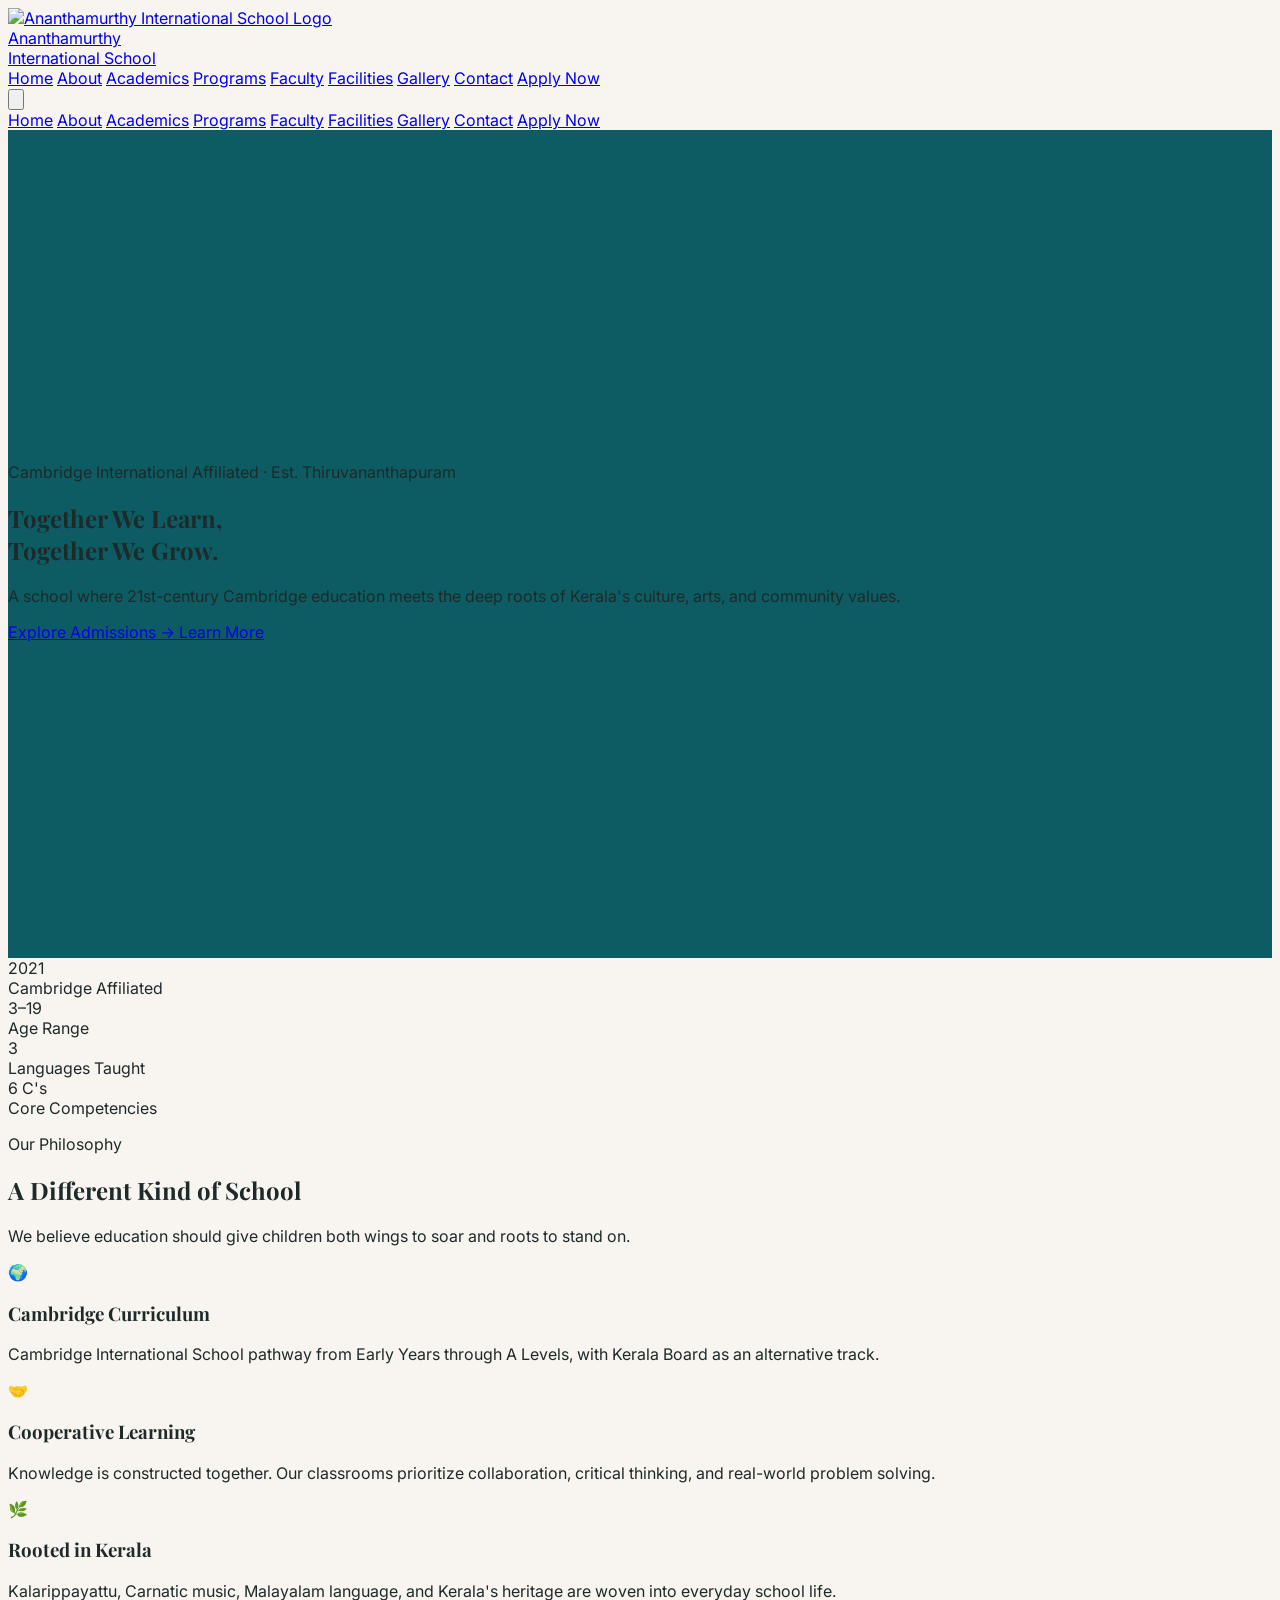
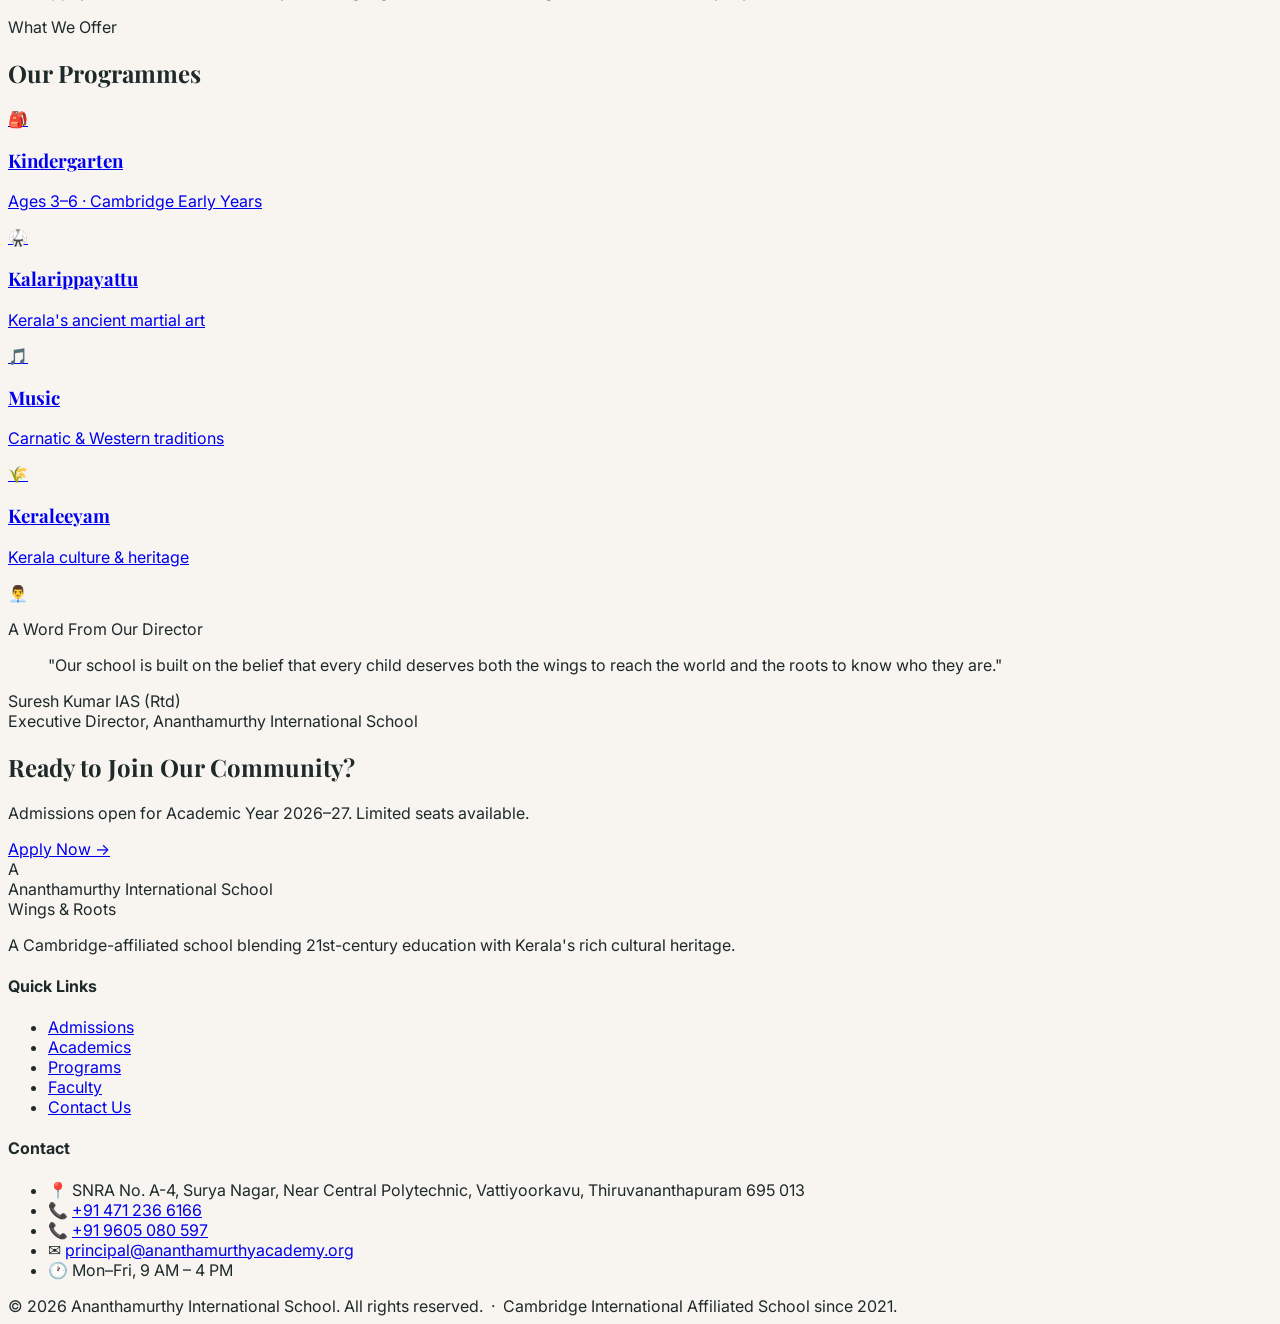
==== index.html @ 5019efb7 "Initial commit: full school website" ====
<!DOCTYPE html>
<html lang="en">
<head>
  <meta charset="UTF-8" />
  <meta name="viewport" content="width=device-width, initial-scale=1.0" />
  <title>Ananthamurthy International School — Wings &amp; Roots</title>
  <meta name="description" content="A Cambridge-affiliated school in Thiruvananthapuram blending 21st-century education with Kerala's cultural heritage." />
  <script src="https://cdn.tailwindcss.com"></script>
  <link rel="stylesheet" href="assets/css/style.css" />
</head>
<body class="bg-stone-50">

  <!-- Navbar (injected by components.js) -->
  <div id="navbar-placeholder"></div>

  <!-- ===== HERO SECTION ===== -->
  <section class="hero-section" style="background-image: url('https://ananthamurthyacademy.org/images/banner-01.jpg');">
    <div class="hero-overlay"></div>
    <div class="hero-content max-w-6xl mx-auto px-6 py-20 text-white">
      <p class="text-yellow-400 font-semibold text-sm uppercase tracking-widest mb-4">
        Cambridge International Affiliated · Est. Thiruvananthapuram
      </p>
      <h1 class="text-4xl md:text-6xl font-bold leading-tight mb-6 max-w-3xl">
        Together We Learn,<br/>Together We Grow.
      </h1>
      <p class="text-lg md:text-xl text-teal-100 max-w-2xl mb-10 leading-relaxed">
        A school where 21st-century Cambridge education meets the deep roots of Kerala's
        culture, arts, and community values.
      </p>
      <div class="flex flex-col sm:flex-row gap-4">
        <a href="admissions.html"
           class="bg-yellow-500 hover:bg-yellow-400 text-teal-900 font-bold px-8 py-4 rounded-full text-center transition-colors text-sm">
          Explore Admissions →
        </a>
        <a href="about.html"
           class="border-2 border-white hover:bg-white hover:text-teal-900 text-white font-semibold px-8 py-4 rounded-full text-center transition-colors text-sm">
          Learn More
        </a>
      </div>
    </div>
  </section>

  <!-- ===== STATS BAR ===== -->
  <section class="bg-teal-800 text-white py-8">
    <div class="max-w-6xl mx-auto px-4 grid grid-cols-2 md:grid-cols-4 gap-6 text-center">
      <div>
        <div class="text-3xl font-bold text-yellow-400">2021</div>
        <div class="text-sm text-teal-200 mt-1">Cambridge Affiliated</div>
      </div>
      <div>
        <div class="text-3xl font-bold text-yellow-400">3–19</div>
        <div class="text-sm text-teal-200 mt-1">Age Range</div>
      </div>
      <div>
        <div class="text-3xl font-bold text-yellow-400">3</div>
        <div class="text-sm text-teal-200 mt-1">Languages Taught</div>
      </div>
      <div>
        <div class="text-3xl font-bold text-yellow-400">6 C's</div>
        <div class="text-sm text-teal-200 mt-1">Core Competencies</div>
      </div>
    </div>
  </section>

  <!-- ===== WHY ANANTHAMURTHY ===== -->
  <section class="py-20">
    <div class="max-w-6xl mx-auto px-4">
      <div class="text-center mb-12">
        <p class="text-yellow-600 font-semibold text-sm uppercase tracking-widest mb-2">Our Philosophy</p>
        <h2 class="text-3xl md:text-4xl font-bold text-teal-900">A Different Kind of School</h2>
        <p class="mt-4 text-gray-600 max-w-2xl mx-auto">
          We believe education should give children both wings to soar and roots to stand on.
        </p>
      </div>
      <div class="grid grid-cols-1 md:grid-cols-3 gap-8">
        <!-- Card 1 -->
        <div class="bg-white rounded-2xl p-8 shadow-sm border border-teal-50 hover:shadow-md transition-shadow">
          <div class="text-4xl mb-4">🌍</div>
          <h3 class="text-xl font-bold text-teal-900 mb-3">Cambridge Curriculum</h3>
          <p class="text-gray-600 leading-relaxed">
            Cambridge International School pathway from Early Years through A Levels, with Kerala Board as an alternative track.
          </p>
        </div>
        <!-- Card 2 -->
        <div class="bg-white rounded-2xl p-8 shadow-sm border border-teal-50 hover:shadow-md transition-shadow">
          <div class="text-4xl mb-4">🤝</div>
          <h3 class="text-xl font-bold text-teal-900 mb-3">Cooperative Learning</h3>
          <p class="text-gray-600 leading-relaxed">
            Knowledge is constructed together. Our classrooms prioritize collaboration, critical thinking, and real-world problem solving.
          </p>
        </div>
        <!-- Card 3 -->
        <div class="bg-white rounded-2xl p-8 shadow-sm border border-teal-50 hover:shadow-md transition-shadow">
          <div class="text-4xl mb-4">🌿</div>
          <h3 class="text-xl font-bold text-teal-900 mb-3">Rooted in Kerala</h3>
          <p class="text-gray-600 leading-relaxed">
            Kalarippayattu, Carnatic music, Malayalam language, and Kerala's heritage are woven into everyday school life.
          </p>
        </div>
      </div>
    </div>
  </section>

  <!-- ===== PROGRAMS SNAPSHOT ===== -->
  <section class="py-20 bg-teal-50">
    <div class="max-w-6xl mx-auto px-4">
      <div class="text-center mb-12">
        <p class="text-yellow-600 font-semibold text-sm uppercase tracking-widest mb-2">What We Offer</p>
        <h2 class="text-3xl md:text-4xl font-bold text-teal-900">Our Programmes</h2>
      </div>
      <div class="grid grid-cols-1 sm:grid-cols-2 lg:grid-cols-4 gap-6">
        <a href="programs.html" class="group bg-white rounded-2xl overflow-hidden shadow-sm hover:shadow-lg transition-shadow">
          <div class="h-40 bg-teal-700 flex items-center justify-center text-6xl group-hover:scale-105 transition-transform">🎒</div>
          <div class="p-5">
            <h3 class="font-bold text-teal-900">Kindergarten</h3>
            <p class="text-sm text-gray-500 mt-1">Ages 3–6 · Cambridge Early Years</p>
          </div>
        </a>
        <a href="programs.html" class="group bg-white rounded-2xl overflow-hidden shadow-sm hover:shadow-lg transition-shadow">
          <div class="h-40 bg-amber-700 flex items-center justify-center text-6xl group-hover:scale-105 transition-transform">🥋</div>
          <div class="p-5">
            <h3 class="font-bold text-teal-900">Kalarippayattu</h3>
            <p class="text-sm text-gray-500 mt-1">Kerala's ancient martial art</p>
          </div>
        </a>
        <a href="programs.html" class="group bg-white rounded-2xl overflow-hidden shadow-sm hover:shadow-lg transition-shadow">
          <div class="h-40 bg-purple-700 flex items-center justify-center text-6xl group-hover:scale-105 transition-transform">🎵</div>
          <div class="p-5">
            <h3 class="font-bold text-teal-900">Music</h3>
            <p class="text-sm text-gray-500 mt-1">Carnatic &amp; Western traditions</p>
          </div>
        </a>
        <a href="programs.html" class="group bg-white rounded-2xl overflow-hidden shadow-sm hover:shadow-lg transition-shadow">
          <div class="h-40 bg-green-700 flex items-center justify-center text-6xl group-hover:scale-105 transition-transform">🌾</div>
          <div class="p-5">
            <h3 class="font-bold text-teal-900">Keraleeyam</h3>
            <p class="text-sm text-gray-500 mt-1">Kerala culture &amp; heritage</p>
          </div>
        </a>
      </div>
    </div>
  </section>

  <!-- ===== DIRECTOR'S MESSAGE ===== -->
  <section class="py-20">
    <div class="max-w-6xl mx-auto px-4">
      <div class="flex flex-col md:flex-row gap-12 items-center">
        <!-- Photo placeholder -->
        <div class="flex-shrink-0">
          <div class="w-48 h-48 rounded-full bg-teal-100 flex items-center justify-center text-7xl shadow-md">
            👨‍💼
          </div>
        </div>
        <!-- Quote -->
        <div>
          <p class="text-yellow-600 font-semibold text-sm uppercase tracking-widest mb-3">A Word From Our Director</p>
          <blockquote class="text-xl md:text-2xl text-teal-900 font-semibold leading-relaxed mb-6 italic">
            "Our school is built on the belief that every child deserves both the wings to reach
            the world and the roots to know who they are."
          </blockquote>
          <div class="font-bold text-teal-900">Suresh Kumar IAS (Rtd)</div>
          <div class="text-gray-500 text-sm">Executive Director, Ananthamurthy International School</div>
        </div>
      </div>
    </div>
  </section>

  <!-- ===== CTA STRIP ===== -->
  <section class="bg-yellow-500 py-16">
    <div class="max-w-6xl mx-auto px-4 text-center">
      <h2 class="text-3xl md:text-4xl font-bold text-teal-900 mb-4">
        Ready to Join Our Community?
      </h2>
      <p class="text-teal-800 mb-8 text-lg">
        Admissions open for Academic Year 2026–27. Limited seats available.
      </p>
      <a href="admissions.html"
         class="bg-teal-900 hover:bg-teal-800 text-white font-bold px-10 py-4 rounded-full inline-block transition-colors">
        Apply Now →
      </a>
    </div>
  </section>

  <!-- Footer (injected by components.js) -->
  <div id="footer-placeholder"></div>

  <script src="assets/js/components.js"></script>
</body>
</html>
---- assets/css/style.css ----
/* ============================================================
   style.css — Minimal custom CSS
   Tailwind handles 95% of styling. This file covers only
   things Tailwind can't do with utility classes alone.
   ============================================================ */

/* Import Google Fonts */
@import url('https://fonts.googleapis.com/css2?family=Playfair+Display:wght@600;700&family=Inter:wght@400;500;600;700&display=swap');

/* Apply fonts globally */
body {
  font-family: 'Inter', system-ui, sans-serif;
  background-color: #F8F5F0;
  color: #1E2A2A;
}

h1, h2, h3 {
  font-family: 'Playfair Display', Georgia, serif;
}

/* Hero section — full-viewport background image with overlay */
.hero-section {
  position: relative;
  min-height: 92vh;
  background-size: cover;
  background-position: center;
  background-color: #0D5C63; /* fallback if image doesn't load */
  display: flex;
  align-items: center;
}

.hero-overlay {
  position: absolute;
  inset: 0;
  background: linear-gradient(
    135deg,
    rgba(13, 92, 99, 0.88) 0%,
    rgba(13, 92, 99, 0.65) 100%
  );
}

.hero-content {
  position: relative;
  z-index: 10;
}

/* Gallery lightbox */
.lightbox {
  position: fixed;
  inset: 0;
  background: rgba(0, 0, 0, 0.92);
  display: flex;
  align-items: center;
  justify-content: center;
  z-index: 1000;
  padding: 1rem;
}

.lightbox.hidden {
  display: none;
}

/* FAQ accordion — smooth height transition */
.faq-answer {
  max-height: 0;
  overflow: hidden;
  transition: max-height 0.3s ease;
}

.faq-answer.open {
  max-height: 300px;
}

/* Smooth page scroll */
html {
  scroll-behavior: smooth;
}

/* Custom teal color shortcuts (used alongside Tailwind) */
.text-teal-school   { color: #0D5C63; }
.bg-teal-school     { background-color: #0D5C63; }
.text-gold-school   { color: #C8962B; }
.bg-gold-school     { background-color: #C8962B; }
.border-gold-school { border-color: #C8962B; }
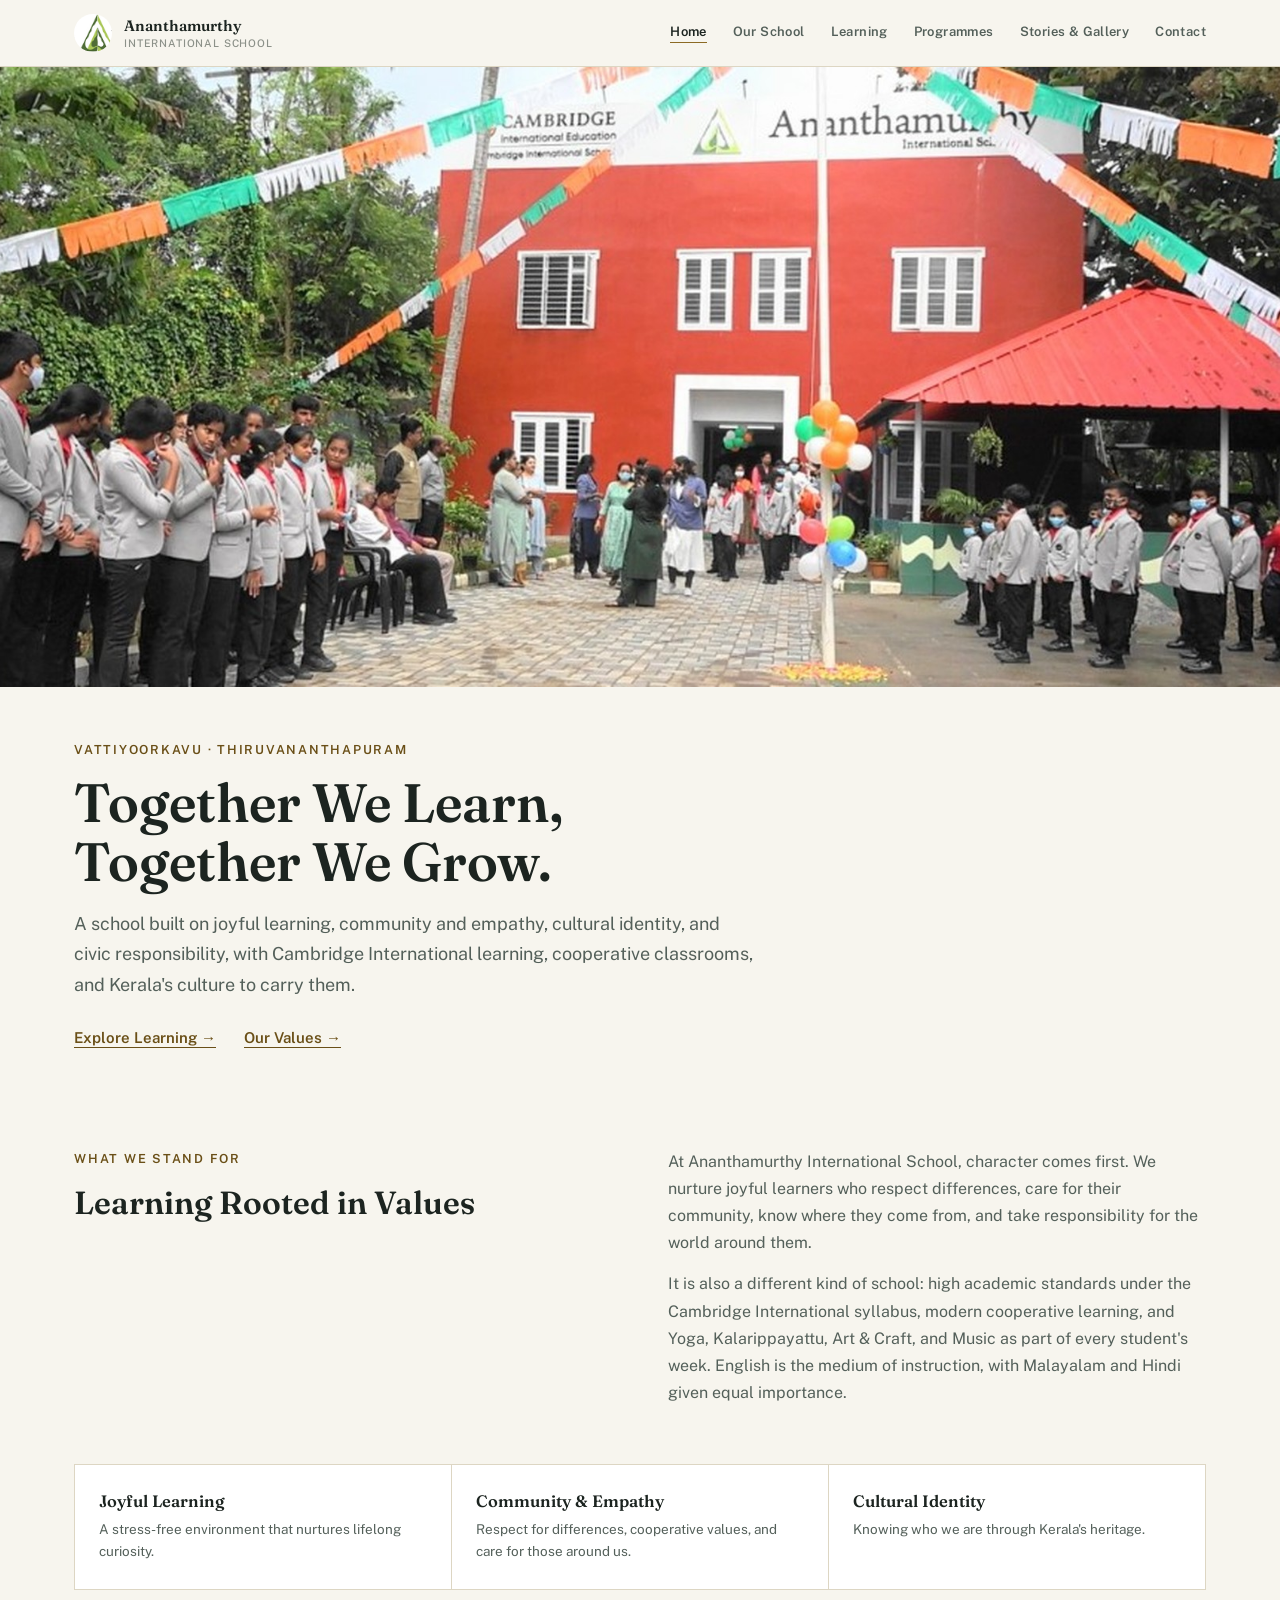
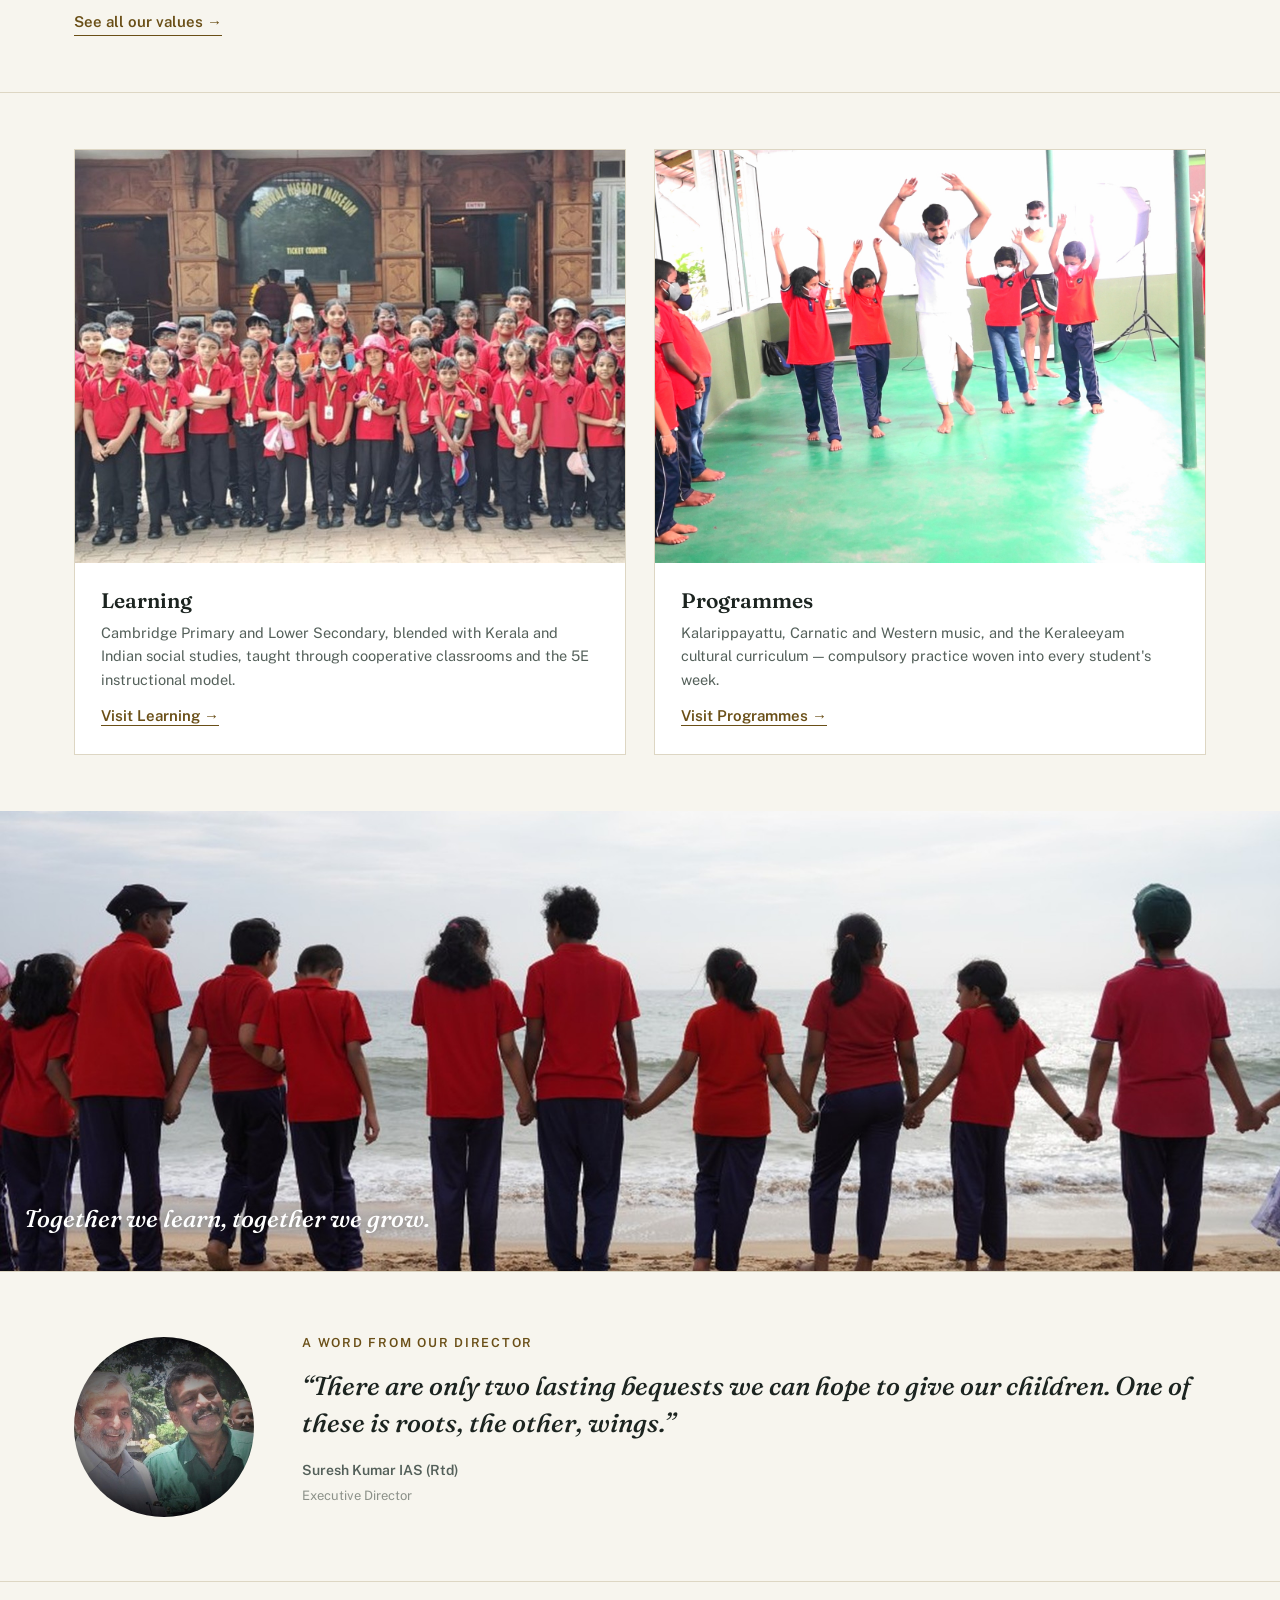
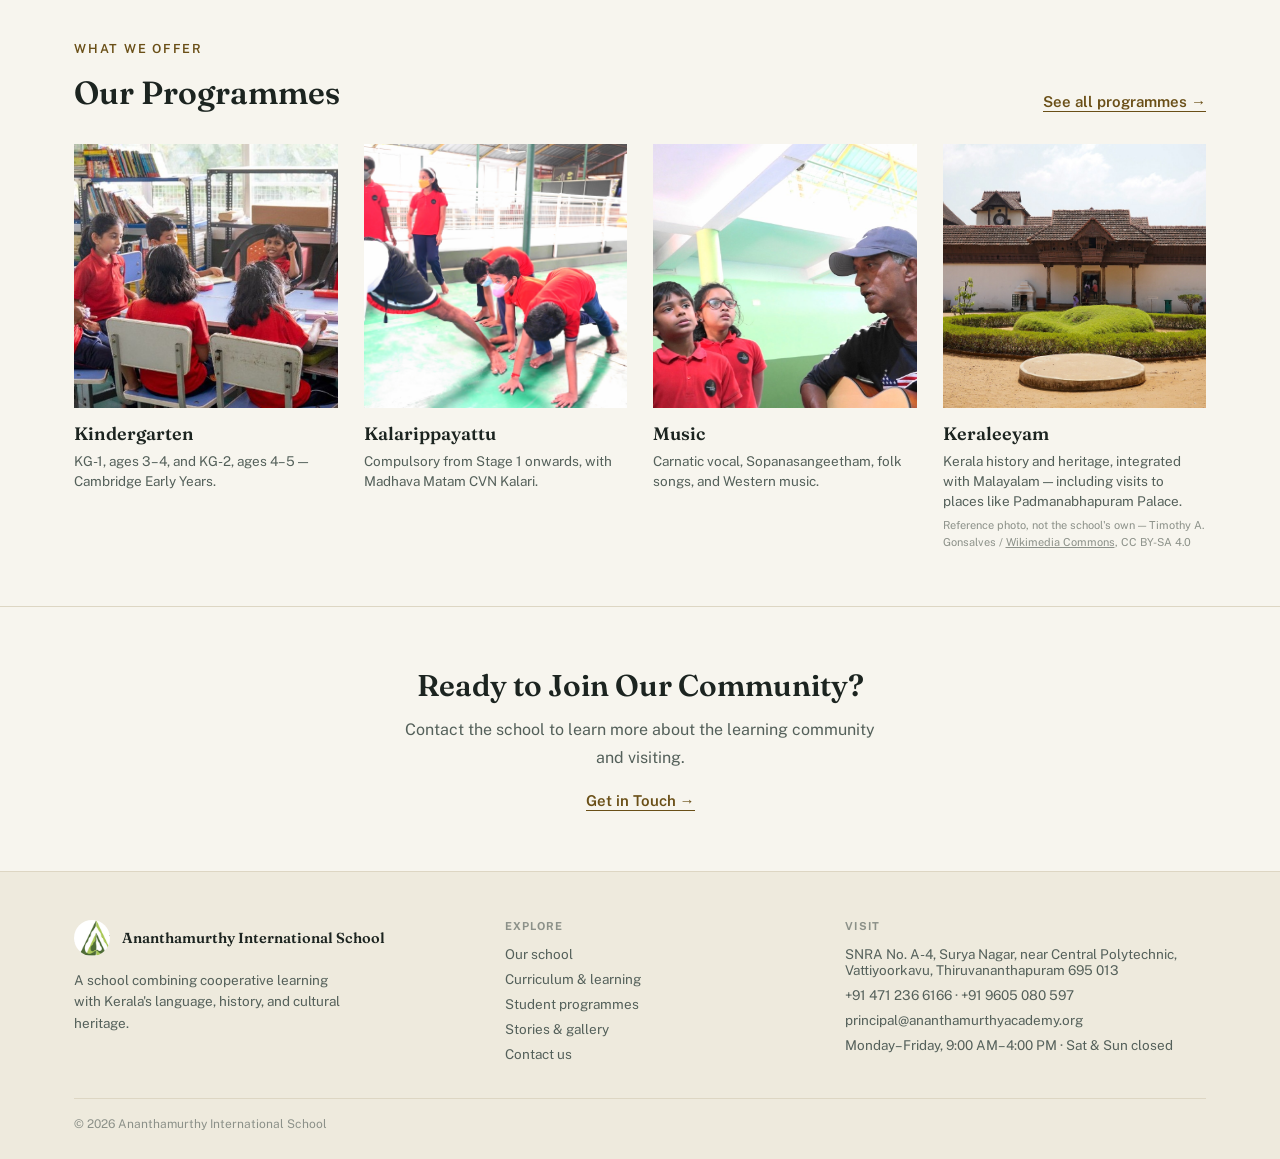
==== commit 35c1460f: "Editorial redesign: values-led copy, all pages converted Co-Authored-By: Claude Sonnet 5.5 <noreply@" ====
--- a/index.html
+++ b/index.html
@@ -1,189 +1,140 @@
 <!DOCTYPE html>
 <html lang="en">
 <head>
-  <meta charset="UTF-8" />
-  <meta name="viewport" content="width=device-width, initial-scale=1.0" />
-  <title>Ananthamurthy International School — Wings &amp; Roots</title>
-  <meta name="description" content="A Cambridge-affiliated school in Thiruvananthapuram blending 21st-century education with Kerala's cultural heritage." />
-  <script src="https://cdn.tailwindcss.com"></script>
-  <link rel="stylesheet" href="assets/css/style.css" />
+<meta charset="UTF-8" />
+<meta name="viewport" content="width=device-width, initial-scale=1.0" />
+<title>Ananthamurthy International School — Together We Learn, Together We Grow</title>
+<meta name="description" content="A Cambridge International school in Thiruvananthapuram combining cooperative learning with Kerala's language, history, and cultural heritage." />
+<link rel="preconnect" href="https://fonts.googleapis.com">
+<link rel="preconnect" href="https://fonts.gstatic.com" crossorigin>
+<link rel="stylesheet" href="https://fonts.googleapis.com/css2?family=Fraunces:ital,opsz,wght@0,9..144,400;0,9..144,500;0,9..144,600;1,9..144,500&family=Public+Sans:wght@400;500;600;700&display=swap">
+<link rel="stylesheet" href="assets/css/editorial.css" />
 </head>
-<body class="bg-stone-50">
+<body>
+  <header class="site"><div id="navbar-placeholder"></div></header>
 
-  <!-- Navbar (injected by components.js) -->
-  <div id="navbar-placeholder"></div>
+  <div class="hero-photo">
+    <img src="assets/images/images/banner9.jpg" alt="Students and staff at a flag-hoisting assembly outside the Ananthamurthy International School building" />
+  </div>
 
-  <!-- ===== HERO SECTION ===== -->
-  <section class="hero-section" style="background-image: url('https://ananthamurthyacademy.org/images/banner-01.jpg');">
-    <div class="hero-overlay"></div>
-    <div class="hero-content max-w-6xl mx-auto px-6 py-20 text-white">
-      <p class="text-yellow-400 font-semibold text-sm uppercase tracking-widest mb-4">
-        Cambridge International Affiliated · Est. Thiruvananthapuram
-      </p>
-      <h1 class="text-4xl md:text-6xl font-bold leading-tight mb-6 max-w-3xl">
-        Together We Learn,<br/>Together We Grow.
-      </h1>
-      <p class="text-lg md:text-xl text-teal-100 max-w-2xl mb-10 leading-relaxed">
-        A school where 21st-century Cambridge education meets the deep roots of Kerala's
-        culture, arts, and community values.
-      </p>
-      <div class="flex flex-col sm:flex-row gap-4">
-        <a href="admissions.html"
-           class="bg-yellow-500 hover:bg-yellow-400 text-teal-900 font-bold px-8 py-4 rounded-full text-center transition-colors text-sm">
-          Explore Admissions →
-        </a>
-        <a href="about.html"
-           class="border-2 border-white hover:bg-white hover:text-teal-900 text-white font-semibold px-8 py-4 rounded-full text-center transition-colors text-sm">
-          Learn More
-        </a>
+  <div class="wrap hero-copy">
+    <p class="eyebrow">Vattiyoorkavu · Thiruvananthapuram</p>
+    <h1>Together We Learn,<br/>Together We Grow.</h1>
+    <p class="lede">A school built on joyful learning, community and empathy, cultural identity, and civic responsibility, with Cambridge International learning, cooperative classrooms, and Kerala's culture to carry them.</p>
+    <div class="hero-actions">
+      <a class="textlink" href="academics.html">Explore Learning →</a>
+      <a class="textlink" href="about.html">Our Values →</a>
+    </div>
+  </div>
+
+  <section class="section">
+    <div class="wrap intro-inner">
+      <div class="col">
+        <p class="eyebrow">What We Stand For</p>
+        <h2>Learning Rooted in Values</h2>
       </div>
+      <div class="col">
+        <p>At Ananthamurthy International School, character comes first. We nurture joyful learners who respect differences, care for their community, know where they come from, and take responsibility for the world around them.</p>
+        <p>It is also a different kind of school: high academic standards under the Cambridge International syllabus, modern cooperative learning, and Yoga, Kalarippayattu, Art &amp; Craft, and Music as part of every student's week. English is the medium of instruction, with Malayalam and Hindi given equal importance.</p>
+      </div>
+    </div>
+    <div class="wrap" style="margin-top:44px;">
+      <div class="item-grid">
+        <div class="item"><h3>Joyful Learning</h3><p>A stress-free environment that nurtures lifelong curiosity.</p></div>
+        <div class="item"><h3>Community &amp; Empathy</h3><p>Respect for differences, cooperative values, and care for those around us.</p></div>
+        <div class="item"><h3>Cultural Identity</h3><p>Knowing who we are through Kerala's heritage.</p></div>
+      </div>
+      <p style="margin:18px 0 0;"><a class="textlink" href="about.html">See all our values →</a></p>
     </div>
   </section>
 
-  <!-- ===== STATS BAR ===== -->
-  <section class="bg-teal-800 text-white py-8">
-    <div class="max-w-6xl mx-auto px-4 grid grid-cols-2 md:grid-cols-4 gap-6 text-center">
-      <div>
-        <div class="text-3xl font-bold text-yellow-400">2021</div>
-        <div class="text-sm text-teal-200 mt-1">Cambridge Affiliated</div>
+  <section class="panels">
+    <div class="wrap panel-grid">
+      <div class="panel">
+        <div class="panel-photo">
+          <img src="assets/images/images/banner2.jpg" alt="Students on an educational visit, part of cooperative and experiential learning" />
+        </div>
+        <div class="panel-body">
+          <h3>Learning</h3>
+          <p>Cambridge Primary and Lower Secondary, blended with Kerala and Indian social studies, taught through cooperative classrooms and the 5E instructional model.</p>
+          <a class="textlink" href="academics.html">Visit Learning →</a>
+        </div>
       </div>
-      <div>
-        <div class="text-3xl font-bold text-yellow-400">3–19</div>
-        <div class="text-sm text-teal-200 mt-1">Age Range</div>
-      </div>
-      <div>
-        <div class="text-3xl font-bold text-yellow-400">3</div>
-        <div class="text-sm text-teal-200 mt-1">Languages Taught</div>
-      </div>
-      <div>
-        <div class="text-3xl font-bold text-yellow-400">6 C's</div>
-        <div class="text-sm text-teal-200 mt-1">Core Competencies</div>
-      </div>
-    </div>
-  </section>
-
-  <!-- ===== WHY ANANTHAMURTHY ===== -->
-  <section class="py-20">
-    <div class="max-w-6xl mx-auto px-4">
-      <div class="text-center mb-12">
-        <p class="text-yellow-600 font-semibold text-sm uppercase tracking-widest mb-2">Our Philosophy</p>
-        <h2 class="text-3xl md:text-4xl font-bold text-teal-900">A Different Kind of School</h2>
-        <p class="mt-4 text-gray-600 max-w-2xl mx-auto">
-          We believe education should give children both wings to soar and roots to stand on.
-        </p>
-      </div>
-      <div class="grid grid-cols-1 md:grid-cols-3 gap-8">
-        <!-- Card 1 -->
-        <div class="bg-white rounded-2xl p-8 shadow-sm border border-teal-50 hover:shadow-md transition-shadow">
-          <div class="text-4xl mb-4">🌍</div>
-          <h3 class="text-xl font-bold text-teal-900 mb-3">Cambridge Curriculum</h3>
-          <p class="text-gray-600 leading-relaxed">
-            Cambridge International School pathway from Early Years through A Levels, with Kerala Board as an alternative track.
-          </p>
+      <div class="panel">
+        <div class="panel-photo">
+          <img src="assets/images/images/kalari_03.jpg" alt="Students in a Kalarippayattu training session" />
         </div>
-        <!-- Card 2 -->
-        <div class="bg-white rounded-2xl p-8 shadow-sm border border-teal-50 hover:shadow-md transition-shadow">
-          <div class="text-4xl mb-4">🤝</div>
-          <h3 class="text-xl font-bold text-teal-900 mb-3">Cooperative Learning</h3>
-          <p class="text-gray-600 leading-relaxed">
-            Knowledge is constructed together. Our classrooms prioritize collaboration, critical thinking, and real-world problem solving.
-          </p>
-        </div>
-        <!-- Card 3 -->
-        <div class="bg-white rounded-2xl p-8 shadow-sm border border-teal-50 hover:shadow-md transition-shadow">
-          <div class="text-4xl mb-4">🌿</div>
-          <h3 class="text-xl font-bold text-teal-900 mb-3">Rooted in Kerala</h3>
-          <p class="text-gray-600 leading-relaxed">
-            Kalarippayattu, Carnatic music, Malayalam language, and Kerala's heritage are woven into everyday school life.
-          </p>
+        <div class="panel-body">
+          <h3>Programmes</h3>
+          <p>Kalarippayattu, Carnatic and Western music, and the Keraleeyam cultural curriculum — compulsory practice woven into every student's week.</p>
+          <a class="textlink" href="programs.html">Visit Programmes →</a>
         </div>
       </div>
     </div>
   </section>
 
-  <!-- ===== PROGRAMS SNAPSHOT ===== -->
-  <section class="py-20 bg-teal-50">
-    <div class="max-w-6xl mx-auto px-4">
-      <div class="text-center mb-12">
-        <p class="text-yellow-600 font-semibold text-sm uppercase tracking-widest mb-2">What We Offer</p>
-        <h2 class="text-3xl md:text-4xl font-bold text-teal-900">Our Programmes</h2>
+  <div class="break">
+    <img src="assets/images/images/banner6.jpg" alt="Students stand in a line holding hands, facing the sea" />
+    <p class="break-cap">Together we learn, together we grow.</p>
+  </div>
+
+  <section class="quote-section">
+    <div class="wrap quote-grid">
+      <div class="quote-photo">
+        <img src="assets/images/images/with_our_leading_light_ananthamurthy_ananthamurthy-academy.jpg" alt="Suresh Kumar IAS (Rtd), Executive Director" />
       </div>
-      <div class="grid grid-cols-1 sm:grid-cols-2 lg:grid-cols-4 gap-6">
-        <a href="programs.html" class="group bg-white rounded-2xl overflow-hidden shadow-sm hover:shadow-lg transition-shadow">
-          <div class="h-40 bg-teal-700 flex items-center justify-center text-6xl group-hover:scale-105 transition-transform">🎒</div>
-          <div class="p-5">
-            <h3 class="font-bold text-teal-900">Kindergarten</h3>
-            <p class="text-sm text-gray-500 mt-1">Ages 3–6 · Cambridge Early Years</p>
-          </div>
-        </a>
-        <a href="programs.html" class="group bg-white rounded-2xl overflow-hidden shadow-sm hover:shadow-lg transition-shadow">
-          <div class="h-40 bg-amber-700 flex items-center justify-center text-6xl group-hover:scale-105 transition-transform">🥋</div>
-          <div class="p-5">
-            <h3 class="font-bold text-teal-900">Kalarippayattu</h3>
-            <p class="text-sm text-gray-500 mt-1">Kerala's ancient martial art</p>
-          </div>
-        </a>
-        <a href="programs.html" class="group bg-white rounded-2xl overflow-hidden shadow-sm hover:shadow-lg transition-shadow">
-          <div class="h-40 bg-purple-700 flex items-center justify-center text-6xl group-hover:scale-105 transition-transform">🎵</div>
-          <div class="p-5">
-            <h3 class="font-bold text-teal-900">Music</h3>
-            <p class="text-sm text-gray-500 mt-1">Carnatic &amp; Western traditions</p>
-          </div>
-        </a>
-        <a href="programs.html" class="group bg-white rounded-2xl overflow-hidden shadow-sm hover:shadow-lg transition-shadow">
-          <div class="h-40 bg-green-700 flex items-center justify-center text-6xl group-hover:scale-105 transition-transform">🌾</div>
-          <div class="p-5">
-            <h3 class="font-bold text-teal-900">Keraleeyam</h3>
-            <p class="text-sm text-gray-500 mt-1">Kerala culture &amp; heritage</p>
-          </div>
-        </a>
+      <div class="quote-body">
+        <p class="eyebrow">A Word From Our Director</p>
+        <blockquote>&ldquo;There are only two lasting bequests we can hope to give our children. One of these is roots, the other, wings.&rdquo;</blockquote>
+        <p class="quote-attr">Suresh Kumar IAS (Rtd)<span>Executive Director</span></p>
       </div>
     </div>
   </section>
 
-  <!-- ===== DIRECTOR'S MESSAGE ===== -->
-  <section class="py-20">
-    <div class="max-w-6xl mx-auto px-4">
-      <div class="flex flex-col md:flex-row gap-12 items-center">
-        <!-- Photo placeholder -->
-        <div class="flex-shrink-0">
-          <div class="w-48 h-48 rounded-full bg-teal-100 flex items-center justify-center text-7xl shadow-md">
-            👨‍💼
-          </div>
+  <section class="section">
+    <div class="wrap">
+      <div class="section-head row">
+        <div>
+          <p class="eyebrow">What We Offer</p>
+          <h2>Our Programmes</h2>
         </div>
-        <!-- Quote -->
-        <div>
-          <p class="text-yellow-600 font-semibold text-sm uppercase tracking-widest mb-3">A Word From Our Director</p>
-          <blockquote class="text-xl md:text-2xl text-teal-900 font-semibold leading-relaxed mb-6 italic">
-            "Our school is built on the belief that every child deserves both the wings to reach
-            the world and the roots to know who they are."
-          </blockquote>
-          <div class="font-bold text-teal-900">Suresh Kumar IAS (Rtd)</div>
-          <div class="text-gray-500 text-sm">Executive Director, Ananthamurthy International School</div>
+        <a class="textlink" href="programs.html">See all programmes →</a>
+      </div>
+      <div class="prog-grid">
+        <div class="prog-card">
+          <div class="prog-photo"><img src="assets/images/images/banner5.jpg" alt="Kindergarten learning spaces" /></div>
+          <h3>Kindergarten</h3>
+          <p>KG-1, ages 3–4, and KG-2, ages 4–5 — Cambridge Early Years.</p>
+        </div>
+        <div class="prog-card">
+          <div class="prog-photo"><img src="assets/images/images/kalari_02.jpg" alt="Kalarippayattu training" /></div>
+          <h3>Kalarippayattu</h3>
+          <p>Compulsory from Stage 1 onwards, with Madhava Matam CVN Kalari.</p>
+        </div>
+        <div class="prog-card">
+          <div class="prog-photo"><img src="assets/images/images/Picture2.jpg" alt="A music teacher and students singing together" /></div>
+          <h3>Music</h3>
+          <p>Carnatic vocal, Sopanasangeetham, folk songs, and Western music.</p>
+        </div>
+        <div class="prog-card">
+          <div class="prog-photo"><img src="assets/images/external/padmanabhapuram-palace-wikimedia.jpg" alt="Padmanabhapuram Palace, a Travancore-era heritage site" /></div>
+          <h3>Keraleeyam</h3>
+          <p>Kerala history and heritage, integrated with Malayalam — including visits to places like Padmanabhapuram Palace.</p>
+          <span class="prog-credit">Reference photo, not the school's own — Timothy A. Gonsalves / <a href="https://commons.wikimedia.org/wiki/File:Forecourt_Padmanabhapuram_Palace_Mar24_A7C_10099.jpg" target="_blank" rel="noreferrer">Wikimedia Commons</a>, CC BY-SA 4.0</span>
         </div>
       </div>
     </div>
   </section>
 
-  <!-- ===== CTA STRIP ===== -->
-  <section class="bg-yellow-500 py-16">
-    <div class="max-w-6xl mx-auto px-4 text-center">
-      <h2 class="text-3xl md:text-4xl font-bold text-teal-900 mb-4">
-        Ready to Join Our Community?
-      </h2>
-      <p class="text-teal-800 mb-8 text-lg">
-        Admissions open for Academic Year 2026–27. Limited seats available.
-      </p>
-      <a href="admissions.html"
-         class="bg-teal-900 hover:bg-teal-800 text-white font-bold px-10 py-4 rounded-full inline-block transition-colors">
-        Apply Now →
-      </a>
+  <section class="cta-banner">
+    <div class="wrap">
+      <h2>Ready to Join Our Community?</h2>
+      <p>Contact the school to learn more about the learning community and visiting.</p>
+      <a class="textlink" href="contact.html">Get in Touch →</a>
     </div>
   </section>
 
-  <!-- Footer (injected by components.js) -->
-  <div id="footer-placeholder"></div>
-
-  <script src="assets/js/components.js"></script>
+  <footer class="site"><div id="footer-placeholder"></div></footer>
+  <script src="assets/js/editorial-nav.js?v=20261016"></script>
 </body>
 </html>
--- a/assets/css/editorial.css
+++ b/assets/css/editorial.css
@@ -0,0 +1,319 @@
+/* ============================================================
+   Ananthamurthy International School — editorial design system
+   Palette: warm neutral paper + near-black ink + one muted gold
+   accent. Serif display (Fraunces) + Public Sans body. No pill
+   buttons, no emoji icons, no solid color blocks — hairline rules
+   and real photography carry the page instead.
+   ============================================================ */
+
+:root{
+  --paper:#f7f5ee;
+  --paper-deep:#eeeadd;
+  --surface:#ffffff;
+  --ink:#1c2420;
+  --ink-soft:#54605a;
+  --ink-faint:#8c9189;
+  --rule:#ddd6c3;
+  --accent:#8c6a24;
+  --accent-ink:#6a4f17;
+  --max:1180px;
+}
+*{box-sizing:border-box;}
+html{scroll-behavior:smooth;}
+body{
+  margin:0;
+  background:var(--paper);
+  color:var(--ink);
+  font-family:'Public Sans', Arial, sans-serif;
+  -webkit-font-smoothing:antialiased;
+}
+img{max-width:100%; display:block;}
+.wrap{max-width:var(--max); margin-inline:auto; padding-inline:24px;}
+
+h1,h2,h3{
+  font-family:'Fraunces', Georgia, serif;
+  font-weight:600;
+  color:var(--ink);
+  text-wrap:balance;
+  margin:0;
+}
+.eyebrow{
+  font-family:'Public Sans', sans-serif;
+  font-size:12.5px;
+  font-weight:600;
+  letter-spacing:0.14em;
+  text-transform:uppercase;
+  color:var(--accent-ink);
+  margin:0 0 14px;
+}
+.lede{color:var(--ink-soft); font-size:17px; line-height:1.7; max-width:62ch;}
+p{margin:0 0 14px; color:var(--ink-soft); line-height:1.7;}
+a{color:inherit;}
+.textlink{
+  color:var(--accent-ink);
+  text-decoration:none;
+  font-weight:600;
+  font-size:15px;
+  border-bottom:1px solid currentColor;
+  padding-bottom:1px;
+  display:inline-block;
+}
+.textlink:hover{color:var(--ink);}
+
+/* ===== NAV ===== */
+header.site{
+  position:sticky; top:0; z-index:40;
+  background:rgba(247,245,238,0.96);
+  backdrop-filter:blur(6px);
+  border-bottom:1px solid var(--rule);
+}
+.nav-inner{display:flex; align-items:center; justify-content:space-between; gap:20px; padding-block:14px;}
+.brand{display:flex; align-items:center; gap:12px; text-decoration:none;}
+.brand img{width:38px; height:38px; border-radius:50%; object-fit:cover;}
+.brand-text{font-family:'Fraunces',serif; font-size:15px; font-weight:600; line-height:1.2; color:var(--ink);}
+.brand-text small{display:block; font-family:'Public Sans',sans-serif; font-weight:500; font-size:10.5px; letter-spacing:0.08em; text-transform:uppercase; color:var(--ink-faint); margin-top:2px;}
+nav.links{display:flex; align-items:center; gap:26px; flex-wrap:wrap;}
+nav.links a{font-size:13px; font-weight:600; letter-spacing:0.03em; text-decoration:none; color:var(--ink-soft); padding-bottom:3px; border-bottom:1px solid transparent;}
+nav.links a:hover{color:var(--ink); border-color:var(--rule);}
+nav.links a.current{color:var(--ink); border-color:var(--accent);}
+#nav-toggle{display:none; background:none; border:1px solid var(--rule); border-radius:6px; padding:7px 9px; color:var(--ink);}
+#nav-toggle svg{width:18px; height:18px; display:block;}
+#mobile-links{display:none;}
+
+/* ===== PAGE HERO (inner pages: photo + breadcrumb + title below) ===== */
+.page-hero-photo{width:100%; height:38vw; max-height:380px; min-height:220px; overflow:hidden; background:var(--paper-deep);}
+.page-hero-photo img{width:100%; height:100%; object-fit:cover;}
+.page-hero-copy{padding-block:30px 40px;}
+.crumb{font-size:12.5px; color:var(--ink-faint); margin-bottom:14px;}
+.crumb a{text-decoration:none; color:var(--ink-faint);}
+.crumb a:hover{color:var(--accent-ink);}
+.page-hero-copy h1{font-size:clamp(28px,4.2vw,44px); line-height:1.1;}
+.page-hero-copy .lede{margin-top:14px;}
+
+/* ===== HOME HERO ===== */
+.hero-photo{width:100%; height:62vw; max-height:620px; min-height:320px; overflow:hidden; background:var(--paper-deep);}
+.hero-photo img{width:100%; height:100%; object-fit:cover; object-position:center 35%;}
+.hero-copy{padding-block:52px 44px;}
+.hero-copy h1{font-size:clamp(32px,5vw,54px); line-height:1.08; max-width:16ch;}
+.hero-copy .lede{margin-top:18px; font-size:18px;}
+.hero-actions{display:flex; gap:28px; margin-top:28px; flex-wrap:wrap;}
+
+/* ===== SECTION / RULES ===== */
+.section{padding-block:56px; border-top:1px solid var(--rule);}
+.section:first-of-type{border-top:none;}
+.section-head{margin-bottom:32px;}
+.section-head h2{font-size:clamp(24px,3vw,32px);}
+.section-head .lede{margin-top:10px;}
+.section-head.row{display:flex; justify-content:space-between; align-items:flex-end; gap:16px; flex-wrap:wrap;}
+
+/* ===== EDITORIAL INTRO (two-column text) ===== */
+.intro-inner{display:flex; gap:56px; flex-wrap:wrap;}
+.intro-inner .col{flex:1 1 320px;}
+.intro-inner h2{font-size:clamp(24px,3vw,32px); margin-bottom:18px;}
+
+/* ===== SPLIT (photo + text, reversible) ===== */
+.split{display:flex; gap:48px; align-items:center; flex-wrap:wrap;}
+.split.reverse{flex-direction:row-reverse;}
+.split-photo{flex:1 1 400px; aspect-ratio:4/3; overflow:hidden; background:var(--paper-deep);}
+.split-photo img{width:100%; height:100%; object-fit:cover;}
+.split-body{flex:1 1 380px;}
+.split-body h2,.split-body h3{font-size:clamp(22px,2.6vw,28px); margin-bottom:14px;}
+.split-list{list-style:none; margin:16px 0 0; padding:0; display:grid; gap:9px;}
+.split-list li{display:flex; gap:10px; font-size:14.5px; color:var(--ink-soft); line-height:1.5;}
+.split-list li::before{content:"—"; color:var(--accent); flex:0 0 auto;}
+
+/* ===== TWO / THREE PANEL ===== */
+.panels{padding-block:56px; border-top:1px solid var(--rule);}
+.panel-grid{display:grid; grid-template-columns:1fr 1fr; gap:28px;}
+.panel{background:var(--surface); border:1px solid var(--rule);}
+.panel-photo{aspect-ratio:4/3; overflow:hidden; background:var(--paper-deep);}
+.panel-photo img{width:100%; height:100%; object-fit:cover;}
+.panel-body{padding:24px 26px 28px;}
+.panel-body h3{font-size:21px; margin-bottom:8px;}
+.panel-body p{font-size:14.5px; line-height:1.65; margin:0 0 14px;}
+
+/* ===== FULL BLEED BREAK ===== */
+.break{width:100%; height:46vw; max-height:460px; min-height:260px; overflow:hidden; background:var(--paper-deep); position:relative;}
+.break img{width:100%; height:100%; object-fit:cover; object-position:center 30%;}
+.break-cap{position:absolute; left:24px; bottom:18px; font-family:'Fraunces', serif; font-style:italic; font-weight:500; color:#fff; font-size:clamp(17px,2.4vw,24px); text-shadow:0 1px 12px rgba(0,0,0,0.45); max-width:28ch;}
+
+/* ===== QUOTE / FEATURE PERSON ===== */
+.quote-section{padding-block:60px; border-top:1px solid var(--rule);}
+.quote-grid{display:flex; gap:48px; align-items:center; flex-wrap:wrap;}
+.quote-photo{width:180px; height:180px; flex:0 0 auto; border-radius:50%; overflow:hidden; background:var(--paper-deep);}
+.quote-photo img{width:100%; height:100%; object-fit:cover;}
+.quote-body{flex:1 1 380px;}
+blockquote{margin:0 0 16px; font-family:'Fraunces',serif; font-style:italic; font-weight:500; font-size:clamp(19px,2.4vw,26px); line-height:1.45; color:var(--ink);}
+.quote-attr{font-size:14px; font-weight:600;}
+.quote-attr span{display:block; font-weight:400; color:var(--ink-faint); font-size:13px; margin-top:2px;}
+
+/* ===== PROGRAMMES / PHOTO GRID ===== */
+.prog-grid{display:grid; grid-template-columns:repeat(4,1fr); gap:26px;}
+.prog-photo{aspect-ratio:1/1; overflow:hidden; background:var(--paper-deep); margin-bottom:14px;}
+.prog-photo img{width:100%; height:100%; object-fit:cover; transition:transform .5s ease;}
+.prog-card:hover .prog-photo img{transform:scale(1.04);}
+.prog-card h3{font-size:18px; margin-bottom:6px;}
+.prog-card p{font-size:13.5px; margin:0; line-height:1.5;}
+.prog-credit{display:block; color:var(--ink-faint); font-size:11px; margin-top:6px; line-height:1.5;}
+.prog-credit a{color:inherit;}
+
+/* ===== STEP ROW (true sequences: pathway stages, 5E model) ===== */
+.step-row{display:grid; grid-template-columns:repeat(var(--steps,3),1fr); gap:3px;}
+.step{background:var(--surface); border:1px solid var(--rule); padding:18px 16px; position:relative;}
+.step-index{font-family:'Fraunces',serif; font-style:italic; font-size:13px; color:var(--accent-ink); margin-bottom:8px; display:block;}
+.step h3{font-size:14.5px; margin-bottom:4px;}
+.step p{font-size:12.5px; margin:0; color:var(--ink-faint); line-height:1.5;}
+
+/* ===== PLAIN LIST GRID (mission aims, subjects, 6 C's — themed sets, not sequences) ===== */
+.item-grid{display:grid; grid-template-columns:repeat(3,1fr); gap:1px; background:var(--rule); border:1px solid var(--rule);}
+.item{background:var(--surface); padding:26px 24px;}
+.item h3{font-size:16.5px; margin-bottom:8px;}
+.item p{font-size:13.5px; margin:0; line-height:1.6;}
+
+.col-list{display:grid; grid-template-columns:1fr 1fr; gap:40px;}
+.col-list h3{font-family:'Public Sans',sans-serif; font-size:12px; font-weight:700; letter-spacing:0.08em; text-transform:uppercase; color:var(--ink-faint); margin-bottom:14px;}
+.col-list ul{list-style:none; margin:0; padding:0; display:grid; gap:10px;}
+.col-list li{font-size:14.5px; color:var(--ink-soft); display:flex; gap:10px; line-height:1.5;}
+.col-list li::before{content:"—"; color:var(--accent); flex:0 0 auto;}
+
+/* ===== FEATURE PAIR (e.g. Roots / Wings) ===== */
+.feature-pair{display:grid; grid-template-columns:1fr 1fr; gap:1px; background:var(--rule); border:1px solid var(--rule);}
+.feature{background:var(--surface); padding:34px 32px;}
+.feature .eyebrow{color:var(--accent-ink);}
+.feature h3{font-size:22px; margin-bottom:12px;}
+.feature p{font-size:14.5px; margin:0;}
+
+/* ===== CTA BANNER ===== */
+.cta-banner{padding-block:60px; border-top:1px solid var(--rule); text-align:center;}
+.cta-banner h2{font-size:clamp(22px,3vw,30px); margin-bottom:12px;}
+.cta-banner p{max-width:50ch; margin-inline:auto; margin-bottom:20px;}
+
+/* ===== GALLERY ===== */
+.filters{display:flex; flex-wrap:wrap; gap:10px; margin-bottom:28px;}
+.filter-btn{
+  font-family:'Public Sans',sans-serif; font-size:12.5px; font-weight:600;
+  letter-spacing:0.02em; padding:9px 18px; background:var(--surface);
+  border:1px solid var(--rule); color:var(--ink-soft); cursor:pointer;
+}
+.filter-btn.active{background:var(--ink); border-color:var(--ink); color:var(--paper);}
+.gallery-grid{display:grid; grid-template-columns:repeat(3,1fr); gap:4px;}
+.gallery-item{margin:0; background:var(--paper-deep);}
+.gallery-item img{width:100%; aspect-ratio:4/3; object-fit:cover; cursor:pointer; transition:opacity .25s ease;}
+.gallery-item img:hover{opacity:0.88;}
+.gallery-item figcaption{font-size:10.5px; color:var(--ink-faint); padding:4px 2px 0; line-height:1.4;}
+.lightbox{position:fixed; inset:0; z-index:100; background:rgba(16,20,17,0.94); display:flex; align-items:center; justify-content:center; padding:24px;}
+.lightbox[hidden]{display:none;}
+.lightbox-inner{position:relative; max-width:960px; width:100%;}
+.lightbox-inner img{width:100%; max-height:84vh; object-fit:contain;}
+#lightbox-close{position:absolute; top:-40px; right:0; background:none; border:0; color:#fff; font-size:28px; font-weight:300; cursor:pointer; line-height:1;}
+
+.video-grid{display:grid; grid-template-columns:repeat(3,1fr); gap:24px;}
+.video-card{background:var(--surface); border:1px solid var(--rule);}
+.video-frame{aspect-ratio:16/9; background:var(--ink);}
+.video-frame iframe{width:100%; height:100%; border:0;}
+.video-card figcaption{padding:12px 14px; font-size:13px; color:var(--ink-soft); line-height:1.5;}
+
+/* ===== CONTACT ===== */
+.contact-grid{display:flex; gap:48px; flex-wrap:wrap;}
+.contact-card{flex:0 0 300px; background:var(--ink); color:var(--paper); padding:30px 28px;}
+.contact-card h2{color:var(--paper); font-size:19px; margin-bottom:22px;}
+.contact-card .group{margin-bottom:20px;}
+.contact-card .group:last-child{margin-bottom:0;}
+.contact-card .label{font-size:10.5px; text-transform:uppercase; letter-spacing:0.1em; color:#a9b3ac; margin-bottom:5px;}
+.contact-card a{color:var(--paper); text-decoration:none; display:block; font-weight:600; font-size:14.5px;}
+.contact-card a:hover{color:#e3bb5e;}
+.contact-card p{color:#cdd4cf; font-size:13.5px; margin:0; line-height:1.6;}
+.contact-body{flex:1 1 380px; padding-block:6px;}
+.contact-actions{display:flex; gap:14px; flex-wrap:wrap; margin-top:10px;}
+.btn{font-family:'Public Sans',sans-serif; font-weight:600; font-size:13.5px; text-decoration:none; padding:13px 22px; display:inline-block;}
+.btn-ink{background:var(--ink); color:var(--paper);}
+.btn-ink:hover{background:#000;}
+.btn-outline{border:1px solid var(--ink); color:var(--ink);}
+.btn-outline:hover{background:var(--ink); color:var(--paper);}
+.map-link{display:block; border-top:1px solid var(--rule); margin-top:40px; padding-top:22px; font-weight:600; text-decoration:none; color:var(--ink);}
+.map-link:hover{color:var(--accent-ink);}
+
+/* ===== NOTICE / STATS / TABLE / FORM / FAQ (admissions, faculty, facilities) ===== */
+.notice{border-left:2px solid var(--accent); background:var(--paper-deep); padding:18px 22px; margin-bottom:40px;}
+.notice p{margin:0; font-size:14.5px;}
+.notice strong{color:var(--ink);}
+.notice a{color:var(--accent-ink); font-weight:600;}
+.stat-row{display:grid; grid-template-columns:repeat(3,1fr); gap:1px; background:var(--rule); border:1px solid var(--rule);}
+.stat{background:var(--surface); padding:26px 20px; text-align:center;}
+.stat b{display:block; font-family:'Fraunces',serif; font-weight:600; font-size:30px; color:var(--ink);}
+.stat span{font-size:13px; color:var(--ink-faint);}
+.table-wrap{overflow-x:auto; border:1px solid var(--rule); background:var(--surface);}
+.table-wrap table{width:100%; border-collapse:collapse; font-size:14px; text-align:left;}
+.table-wrap th{font-size:11.5px; font-weight:700; letter-spacing:0.08em; text-transform:uppercase; color:var(--ink-faint); padding:14px 18px; border-bottom:1px solid var(--rule); background:var(--paper-deep);}
+.table-wrap td{padding:13px 18px; color:var(--ink-soft); border-bottom:1px solid var(--rule);}
+.table-wrap tr:last-child td{border-bottom:0;}
+.table-wrap td:first-child{color:var(--ink); font-weight:600;}
+.fine{font-size:12px; color:var(--ink-faint); margin-top:12px;}
+.form-grid{display:grid; grid-template-columns:1fr 1fr; gap:18px;}
+.form-grid .full{grid-column:1 / -1;}
+.field label{display:block; font-size:12.5px; font-weight:600; color:var(--ink); margin-bottom:6px;}
+.field input,.field select,.field textarea{width:100%; font-family:'Public Sans',sans-serif; font-size:14.5px; padding:11px 13px; border:1px solid var(--rule); background:var(--surface); color:var(--ink); border-radius:0;}
+.field input:focus,.field select:focus,.field textarea:focus{outline:2px solid var(--accent); outline-offset:-1px;}
+button.btn{border:0; cursor:pointer;}
+button.btn:disabled{opacity:.6; cursor:default;}
+.form-msg{padding:14px 18px; font-size:14px; border:1px solid var(--rule); background:var(--surface);}
+.form-msg.ok{border-left:2px solid #4a7a52;}
+.form-msg.err{border-left:2px solid #a24a3a;}
+.form-msg[hidden]{display:none;}
+.faq-item{border-top:1px solid var(--rule);}
+.faq-item:last-child{border-bottom:1px solid var(--rule);}
+.faq-btn{width:100%; display:flex; justify-content:space-between; align-items:center; gap:16px; background:none; border:0; padding:20px 2px; text-align:left; cursor:pointer; font-family:'Fraunces',serif; font-weight:600; font-size:17px; color:var(--ink);}
+.faq-icon{font-family:'Public Sans',sans-serif; font-size:22px; font-weight:300; color:var(--accent-ink);}
+.faq-answer{display:none; padding:0 2px 20px; max-width:70ch;}
+.faq-answer.open{display:block;}
+.faq-answer p{margin:0;}
+.people-grid{display:grid; grid-template-columns:repeat(3,1fr); gap:1px; background:var(--rule); border:1px solid var(--rule);}
+.person{background:var(--surface); padding:26px 24px;}
+.person h3{font-size:18px; margin-bottom:4px;}
+.person .role{font-size:12.5px; font-weight:600; letter-spacing:0.04em; color:var(--accent-ink); margin:0 0 12px;}
+.person p{font-size:13.5px; margin:0; line-height:1.6;}
+.person .soon{font-style:italic; color:var(--ink-faint);}
+
+/* ===== FOOTER ===== */
+footer.site{border-top:1px solid var(--rule); padding-block:48px 28px; background:var(--paper-deep);}
+.foot-grid{display:grid; grid-template-columns:1.3fr 1fr 1.2fr; gap:40px;}
+.foot-brand{display:flex; align-items:center; gap:12px; margin-bottom:14px;}
+.foot-brand img{width:36px; height:36px; border-radius:50%; object-fit:cover;}
+.foot-brand-text{font-family:'Fraunces',serif; font-weight:600; font-size:14.5px;}
+footer.site p{font-size:13.5px; line-height:1.6; max-width:34ch;}
+footer.site h4{font-family:'Public Sans',sans-serif; font-size:11px; font-weight:700; letter-spacing:0.1em; text-transform:uppercase; color:var(--ink-faint); margin:0 0 14px;}
+footer.site ul{list-style:none; margin:0; padding:0; display:grid; gap:9px; font-size:13.5px; color:var(--ink-soft);}
+footer.site a{text-decoration:none;}
+footer.site a:hover{color:var(--accent-ink);}
+.foot-bottom{border-top:1px solid var(--rule); margin-top:36px; padding-top:18px; font-size:12px; color:var(--ink-faint); display:flex; justify-content:space-between; flex-wrap:wrap; gap:8px;}
+
+/* ===== RESPONSIVE ===== */
+@media (max-width:900px){
+  .panel-grid{grid-template-columns:1fr;}
+  .prog-grid{grid-template-columns:repeat(2,1fr);}
+  .foot-grid{grid-template-columns:1fr; gap:28px;}
+  .item-grid{grid-template-columns:1fr 1fr;}
+  .feature-pair{grid-template-columns:1fr;}
+  .step-row{grid-template-columns:repeat(var(--steps-sm,2),1fr);}
+  .gallery-grid,.video-grid{grid-template-columns:repeat(2,1fr);}
+  .people-grid{grid-template-columns:1fr 1fr;}
+  .col-list{grid-template-columns:1fr; gap:28px;}
+  nav.links{gap:16px;}
+}
+@media (max-width:560px){
+  .wrap{padding-inline:18px;}
+  nav.links{display:none;}
+  #nav-toggle{display:inline-flex; align-items:center; justify-content:center;}
+  #mobile-links.open{display:grid; gap:0; border-top:1px solid var(--rule); background:var(--paper);}
+  #mobile-links.open a{padding:13px 4px; font-size:14px; font-weight:600; text-decoration:none; color:var(--ink-soft); border-bottom:1px solid var(--rule);}
+  #mobile-links.open a.current{color:var(--ink); border-color:var(--accent);}
+  .hero-photo{height:78vw;}
+  .page-hero-photo{height:52vw;}
+  .quote-grid{flex-direction:column; align-items:flex-start;}
+  .split,.split.reverse{flex-direction:column;}
+  .item-grid{grid-template-columns:1fr;}
+  .step-row{grid-template-columns:1fr 1fr;}
+  .gallery-grid,.video-grid{grid-template-columns:repeat(2,1fr);}
+  .contact-card{flex-basis:auto;}
+  .people-grid,.form-grid,.stat-row{grid-template-columns:1fr;}
+}
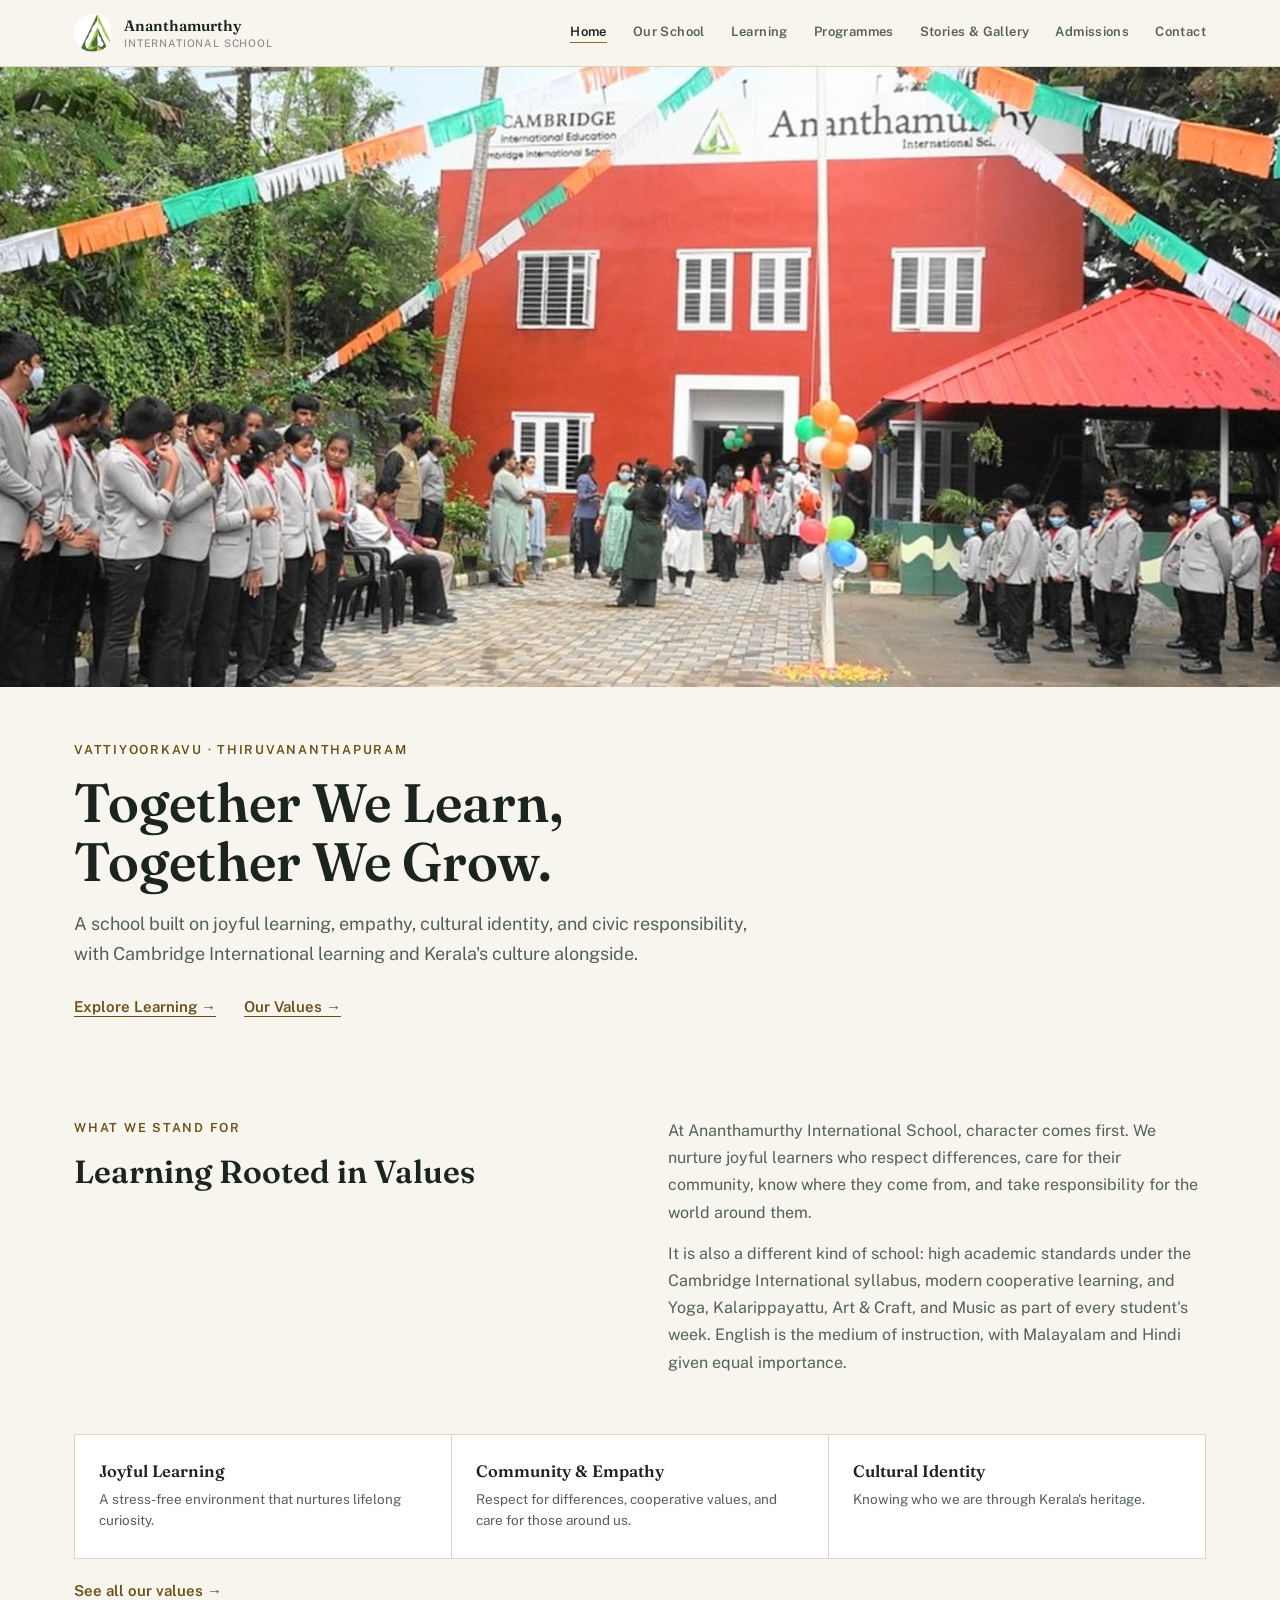
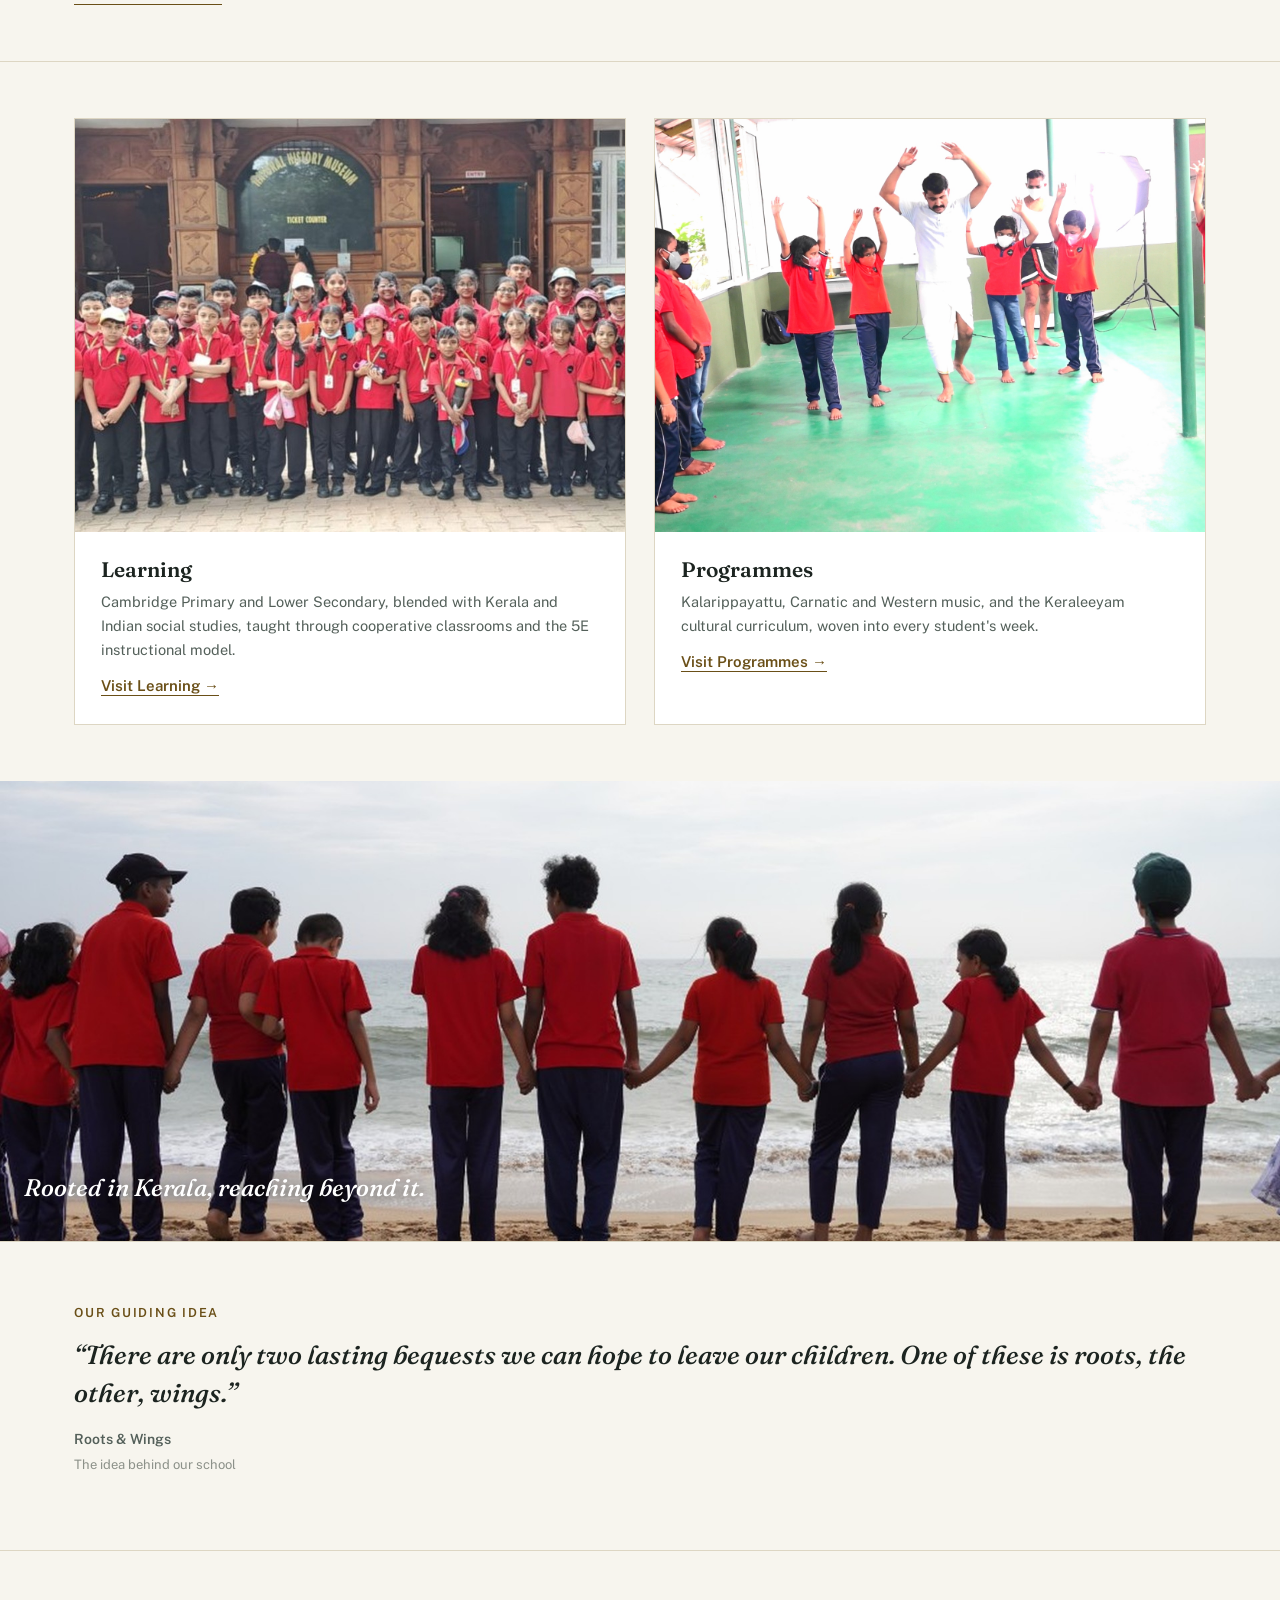
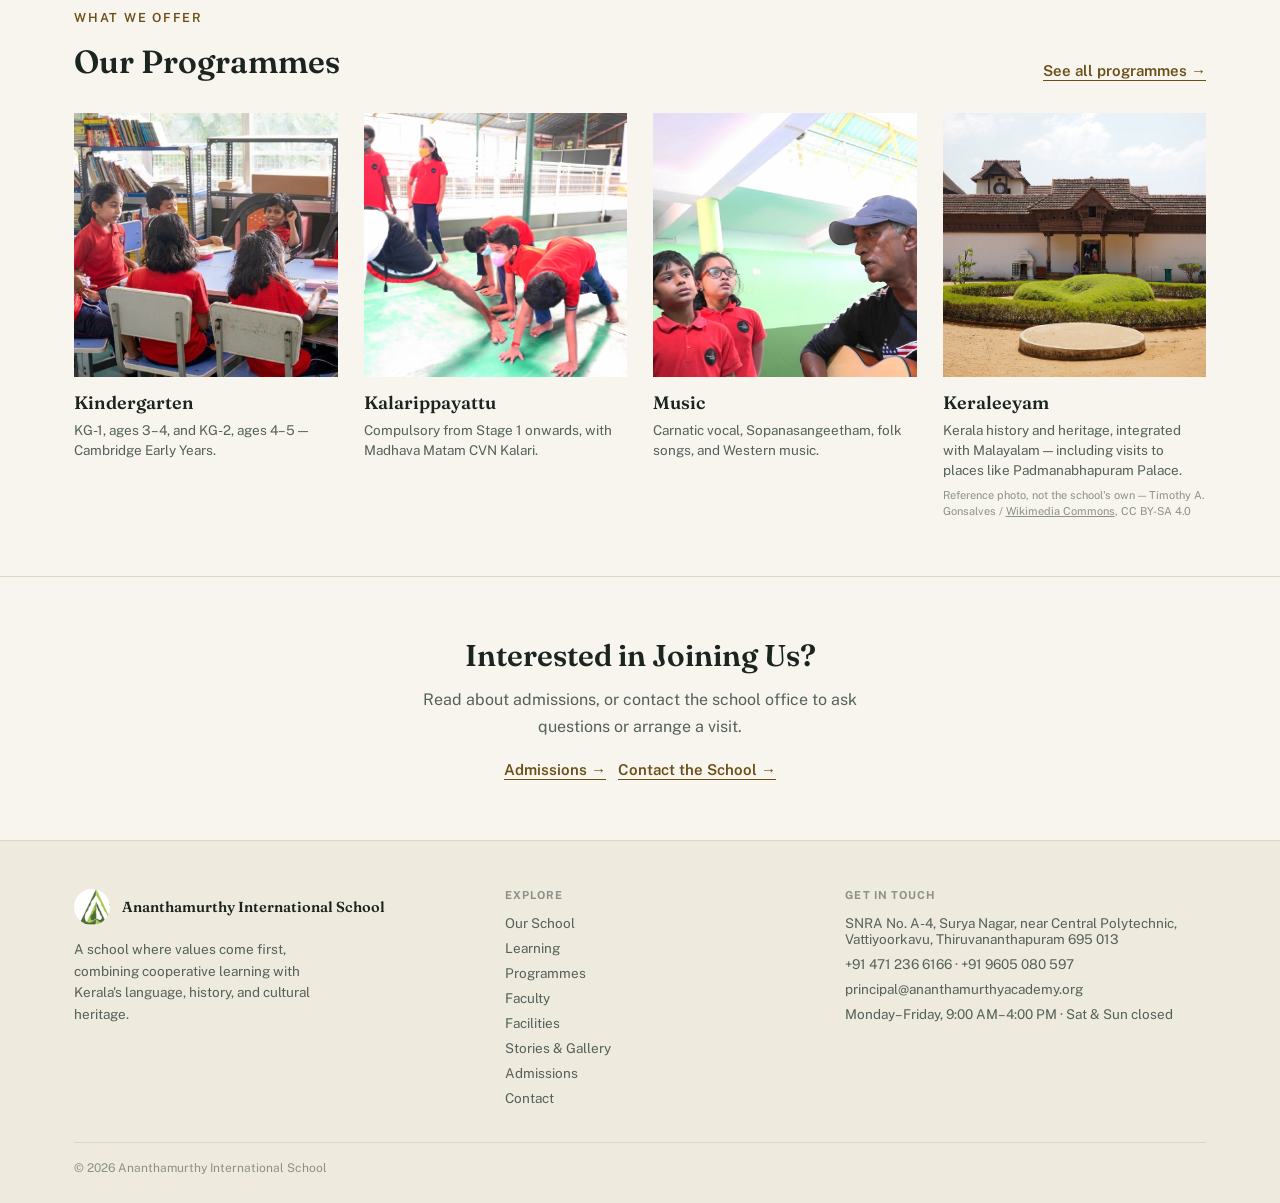
==== commit 2934287f: "Editorial review: fix Roots & Wings order, align admissions with curriculum, add Admissions to nav C" ====
--- a/index.html
+++ b/index.html
@@ -2,6 +2,7 @@
 <html lang="en">
 <head>
 <meta charset="UTF-8" />
+<meta name="robots" content="noindex, nofollow" />
 <meta name="viewport" content="width=device-width, initial-scale=1.0" />
 <title>Ananthamurthy International School — Together We Learn, Together We Grow</title>
 <meta name="description" content="A Cambridge International school in Thiruvananthapuram combining cooperative learning with Kerala's language, history, and cultural heritage." />
@@ -20,7 +21,7 @@
   <div class="wrap hero-copy">
     <p class="eyebrow">Vattiyoorkavu · Thiruvananthapuram</p>
     <h1>Together We Learn,<br/>Together We Grow.</h1>
-    <p class="lede">A school built on joyful learning, community and empathy, cultural identity, and civic responsibility, with Cambridge International learning, cooperative classrooms, and Kerala's culture to carry them.</p>
+    <p class="lede">A school built on joyful learning, empathy, cultural identity, and civic responsibility, with Cambridge International learning and Kerala's culture alongside.</p>
     <div class="hero-actions">
       <a class="textlink" href="academics.html">Explore Learning →</a>
       <a class="textlink" href="about.html">Our Values →</a>
@@ -66,7 +67,7 @@
         </div>
         <div class="panel-body">
           <h3>Programmes</h3>
-          <p>Kalarippayattu, Carnatic and Western music, and the Keraleeyam cultural curriculum — compulsory practice woven into every student's week.</p>
+          <p>Kalarippayattu, Carnatic and Western music, and the Keraleeyam cultural curriculum, woven into every student's week.</p>
           <a class="textlink" href="programs.html">Visit Programmes →</a>
         </div>
       </div>
@@ -75,18 +76,15 @@
 
   <div class="break">
     <img src="assets/images/images/banner6.jpg" alt="Students stand in a line holding hands, facing the sea" />
-    <p class="break-cap">Together we learn, together we grow.</p>
+    <p class="break-cap">Rooted in Kerala, reaching beyond it.</p>
   </div>
 
   <section class="quote-section">
     <div class="wrap quote-grid">
-      <div class="quote-photo">
-        <img src="assets/images/images/with_our_leading_light_ananthamurthy_ananthamurthy-academy.jpg" alt="Suresh Kumar IAS (Rtd), Executive Director" />
-      </div>
       <div class="quote-body">
-        <p class="eyebrow">A Word From Our Director</p>
-        <blockquote>&ldquo;There are only two lasting bequests we can hope to give our children. One of these is roots, the other, wings.&rdquo;</blockquote>
-        <p class="quote-attr">Suresh Kumar IAS (Rtd)<span>Executive Director</span></p>
+        <p class="eyebrow">Our Guiding Idea</p>
+        <blockquote>&ldquo;There are only two lasting bequests we can hope to leave our children. One of these is roots, the other, wings.&rdquo;</blockquote>
+        <p class="quote-attr">Roots &amp; Wings<span>The idea behind our school</span></p>
       </div>
     </div>
   </section>
@@ -128,9 +126,9 @@
 
   <section class="cta-banner">
     <div class="wrap">
-      <h2>Ready to Join Our Community?</h2>
-      <p>Contact the school to learn more about the learning community and visiting.</p>
-      <a class="textlink" href="contact.html">Get in Touch →</a>
+      <h2>Interested in Joining Us?</h2>
+      <p>Read about admissions, or contact the school office to ask questions or arrange a visit.</p>
+      <a class="textlink" href="admissions.html">Admissions →</a>&nbsp;&nbsp;&nbsp;<a class="textlink" href="contact.html">Contact the School →</a>
     </div>
   </section>
 
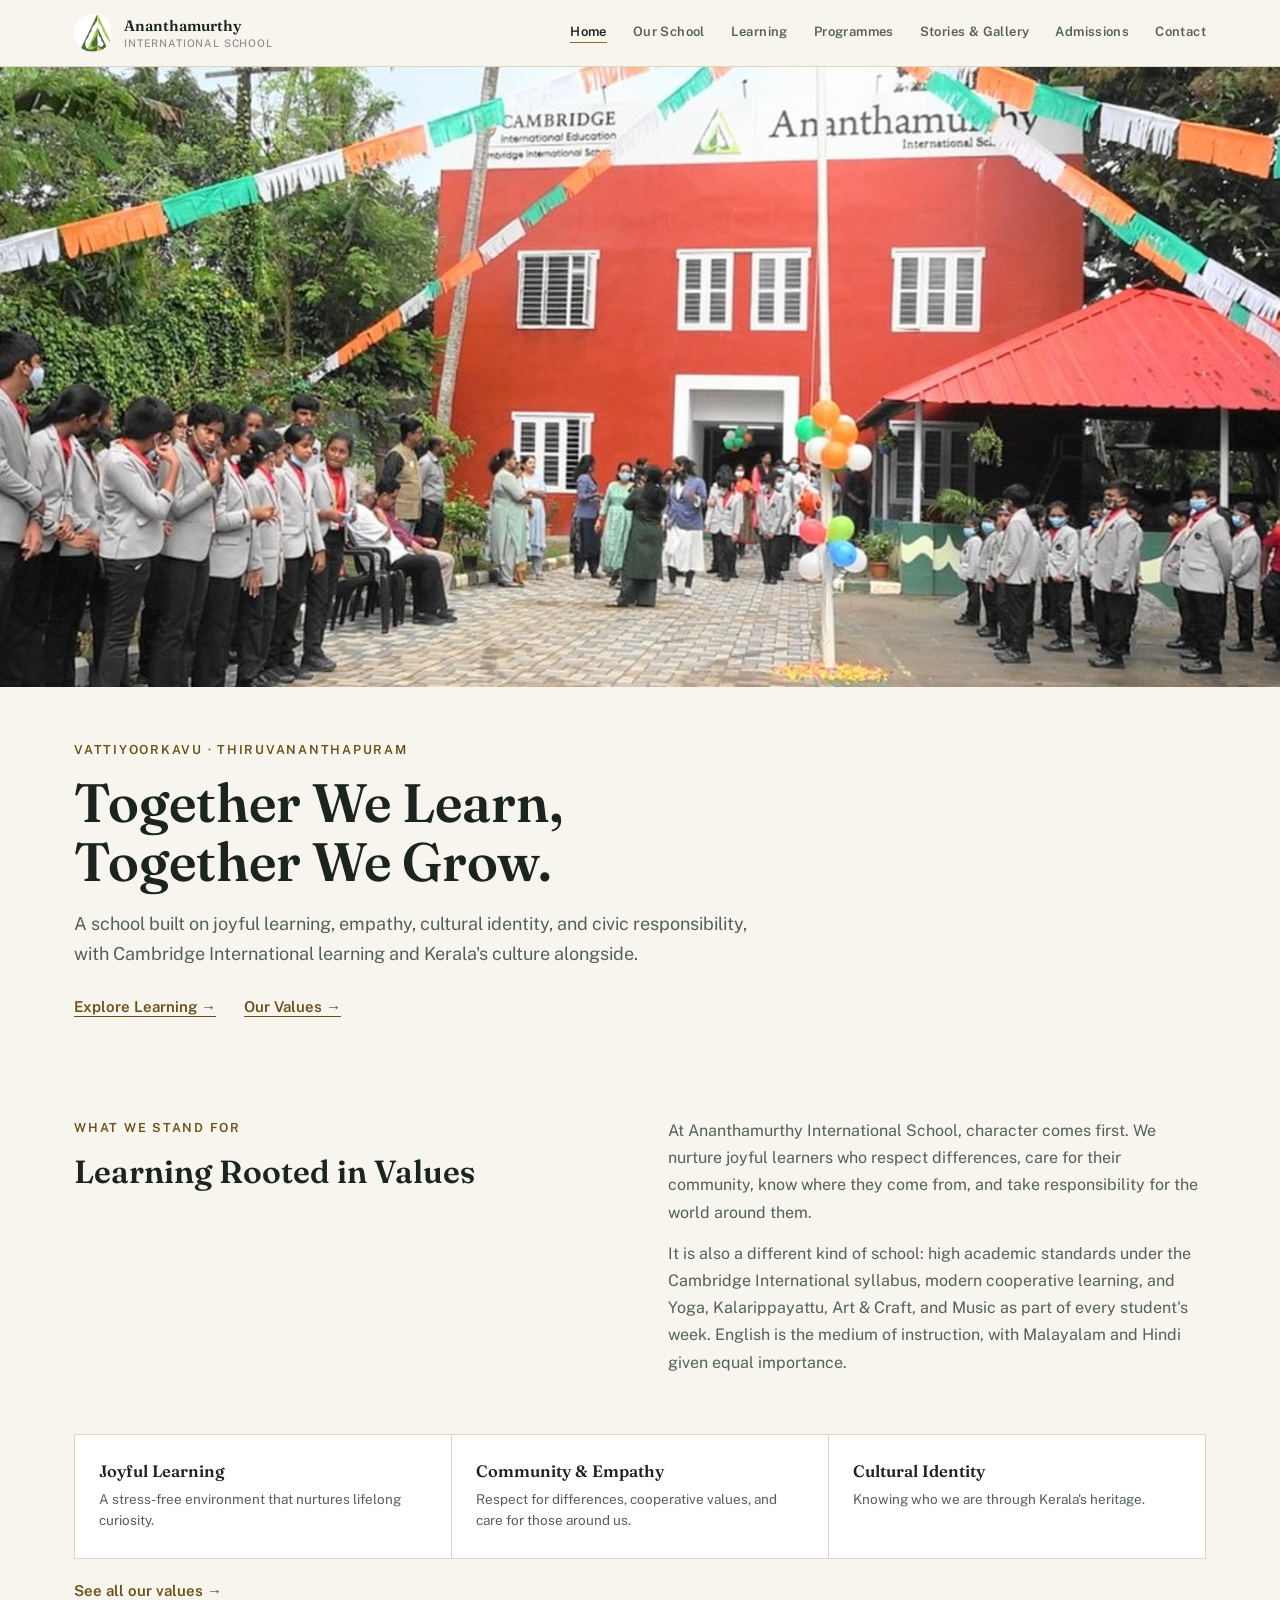
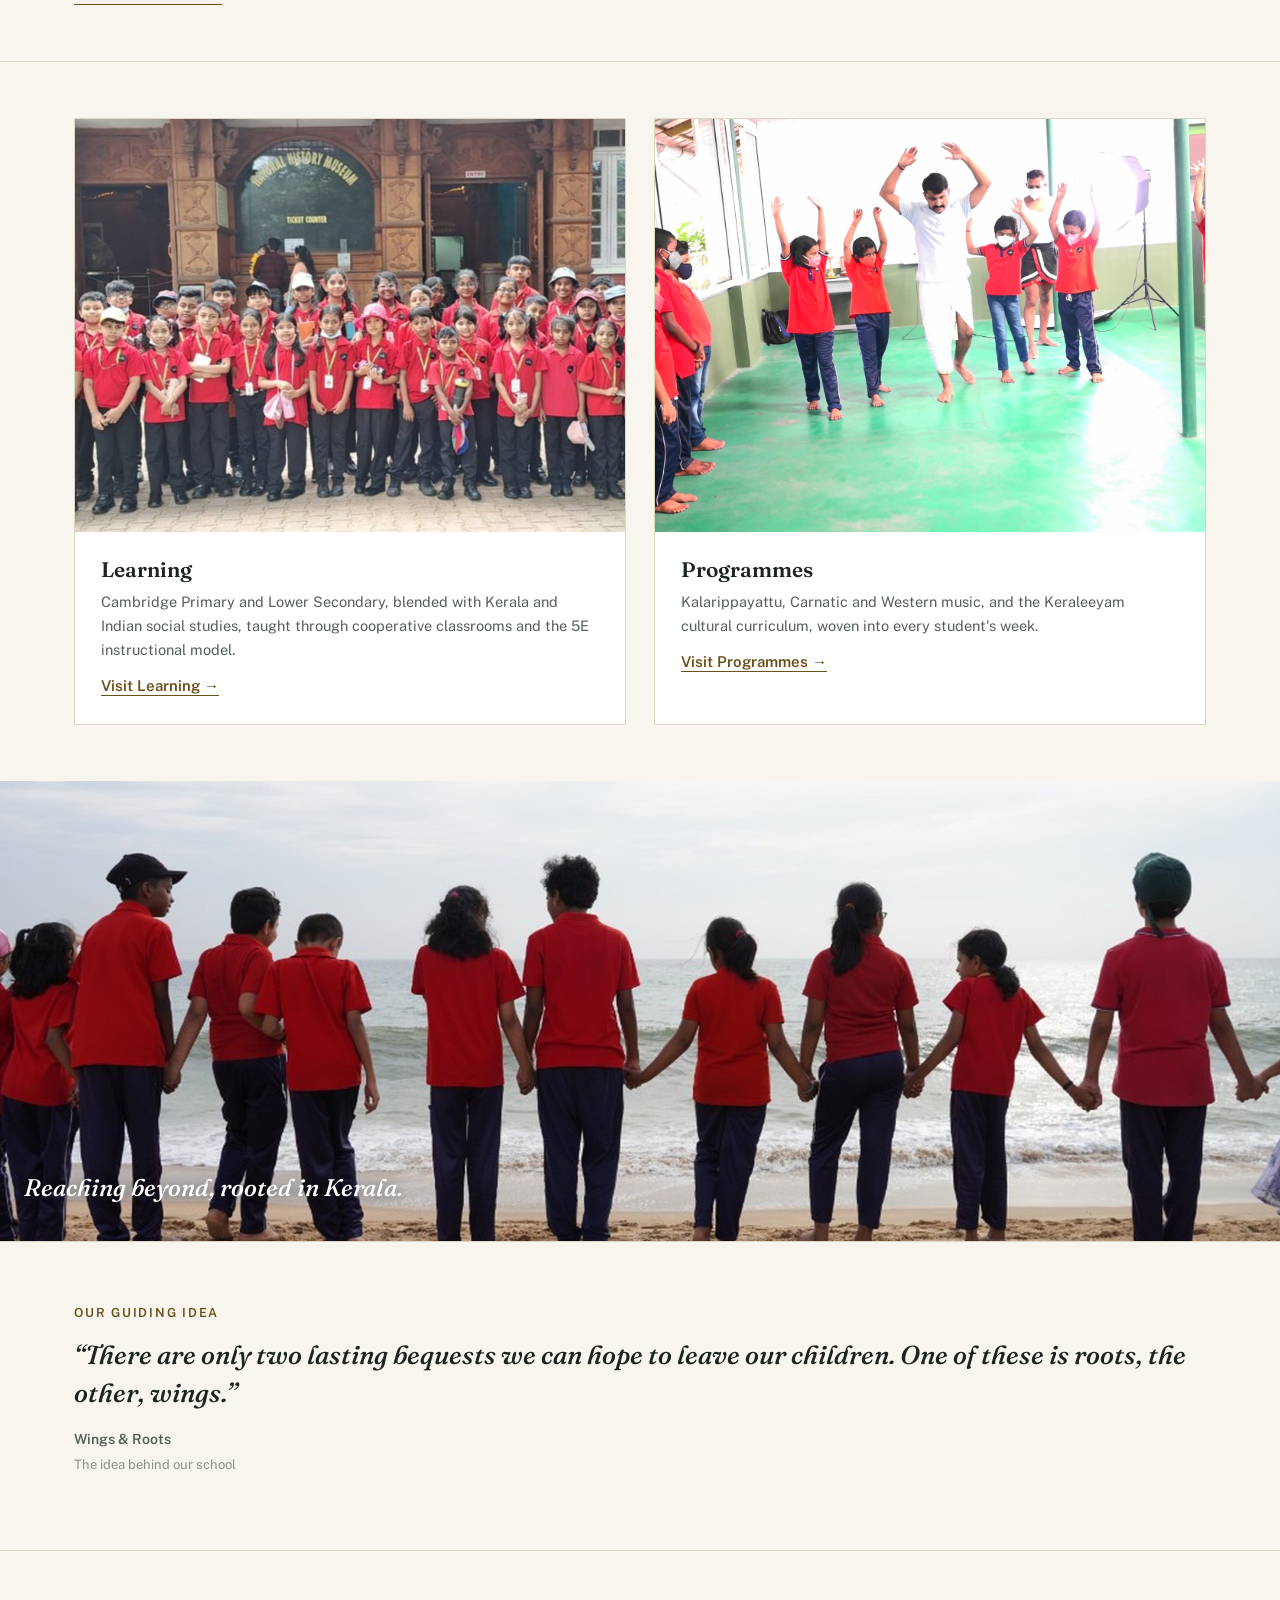
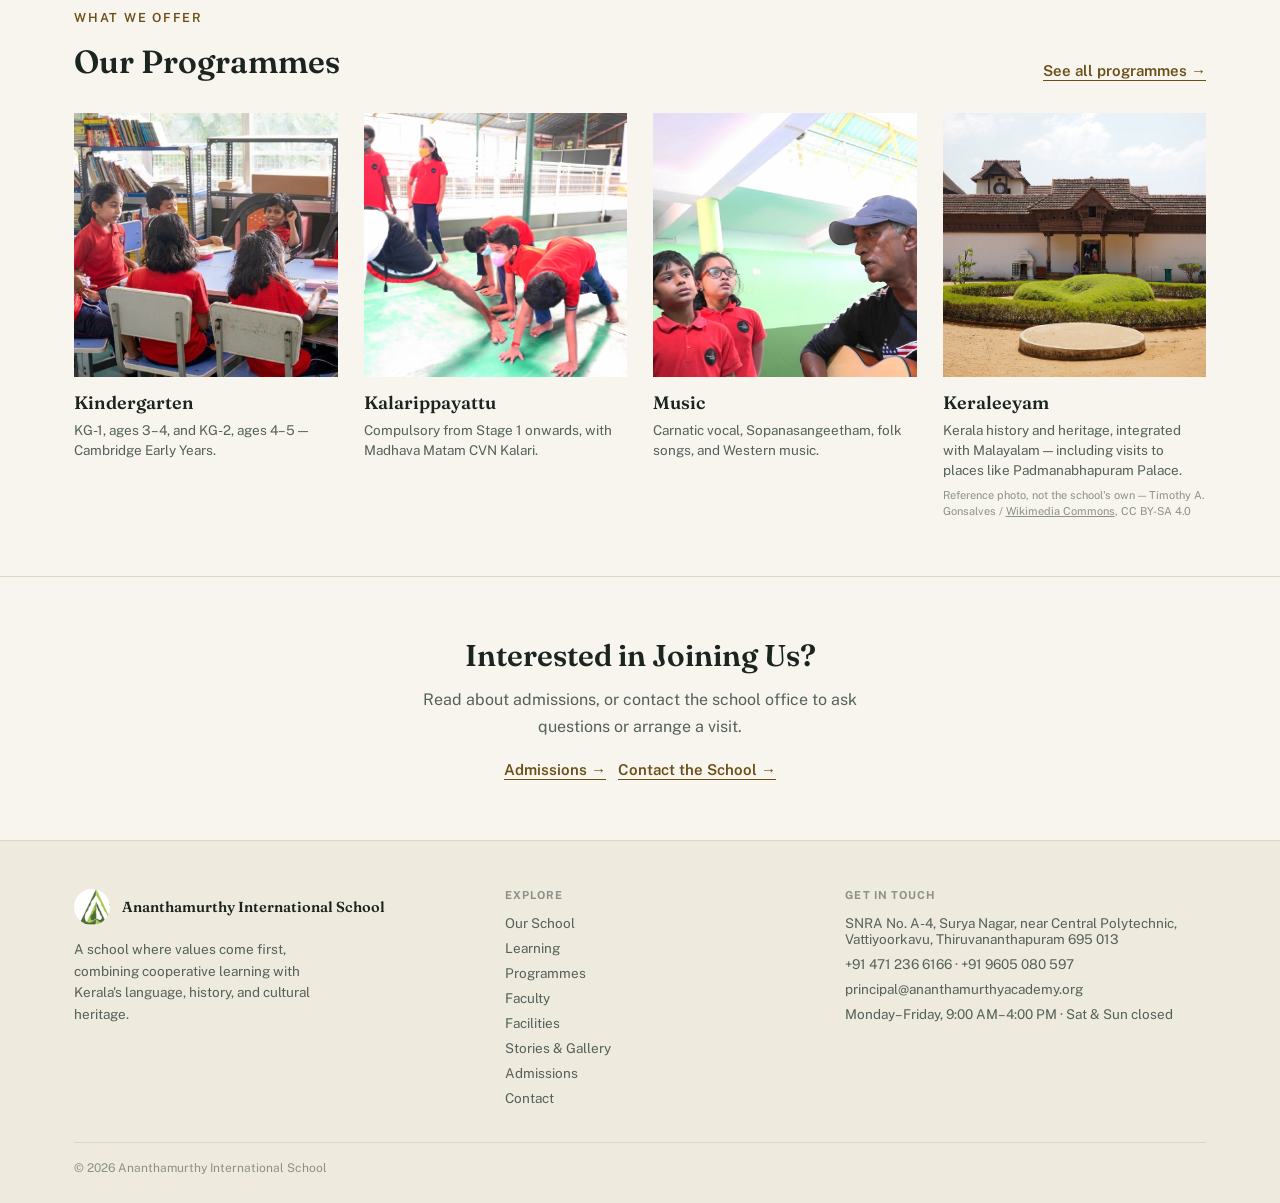
==== commit 7ec49713: "Restore Wings & Roots order; list Wings before Roots Co-Authored-By: Claude Sonnet 5.5 <noreply@anth" ====
--- a/index.html
+++ b/index.html
@@ -76,7 +76,7 @@
 
   <div class="break">
     <img src="assets/images/images/banner6.jpg" alt="Students stand in a line holding hands, facing the sea" />
-    <p class="break-cap">Rooted in Kerala, reaching beyond it.</p>
+    <p class="break-cap">Reaching beyond, rooted in Kerala.</p>
   </div>
 
   <section class="quote-section">
@@ -84,7 +84,7 @@
       <div class="quote-body">
         <p class="eyebrow">Our Guiding Idea</p>
         <blockquote>&ldquo;There are only two lasting bequests we can hope to leave our children. One of these is roots, the other, wings.&rdquo;</blockquote>
-        <p class="quote-attr">Roots &amp; Wings<span>The idea behind our school</span></p>
+        <p class="quote-attr">Wings &amp; Roots<span>The idea behind our school</span></p>
       </div>
     </div>
   </section>
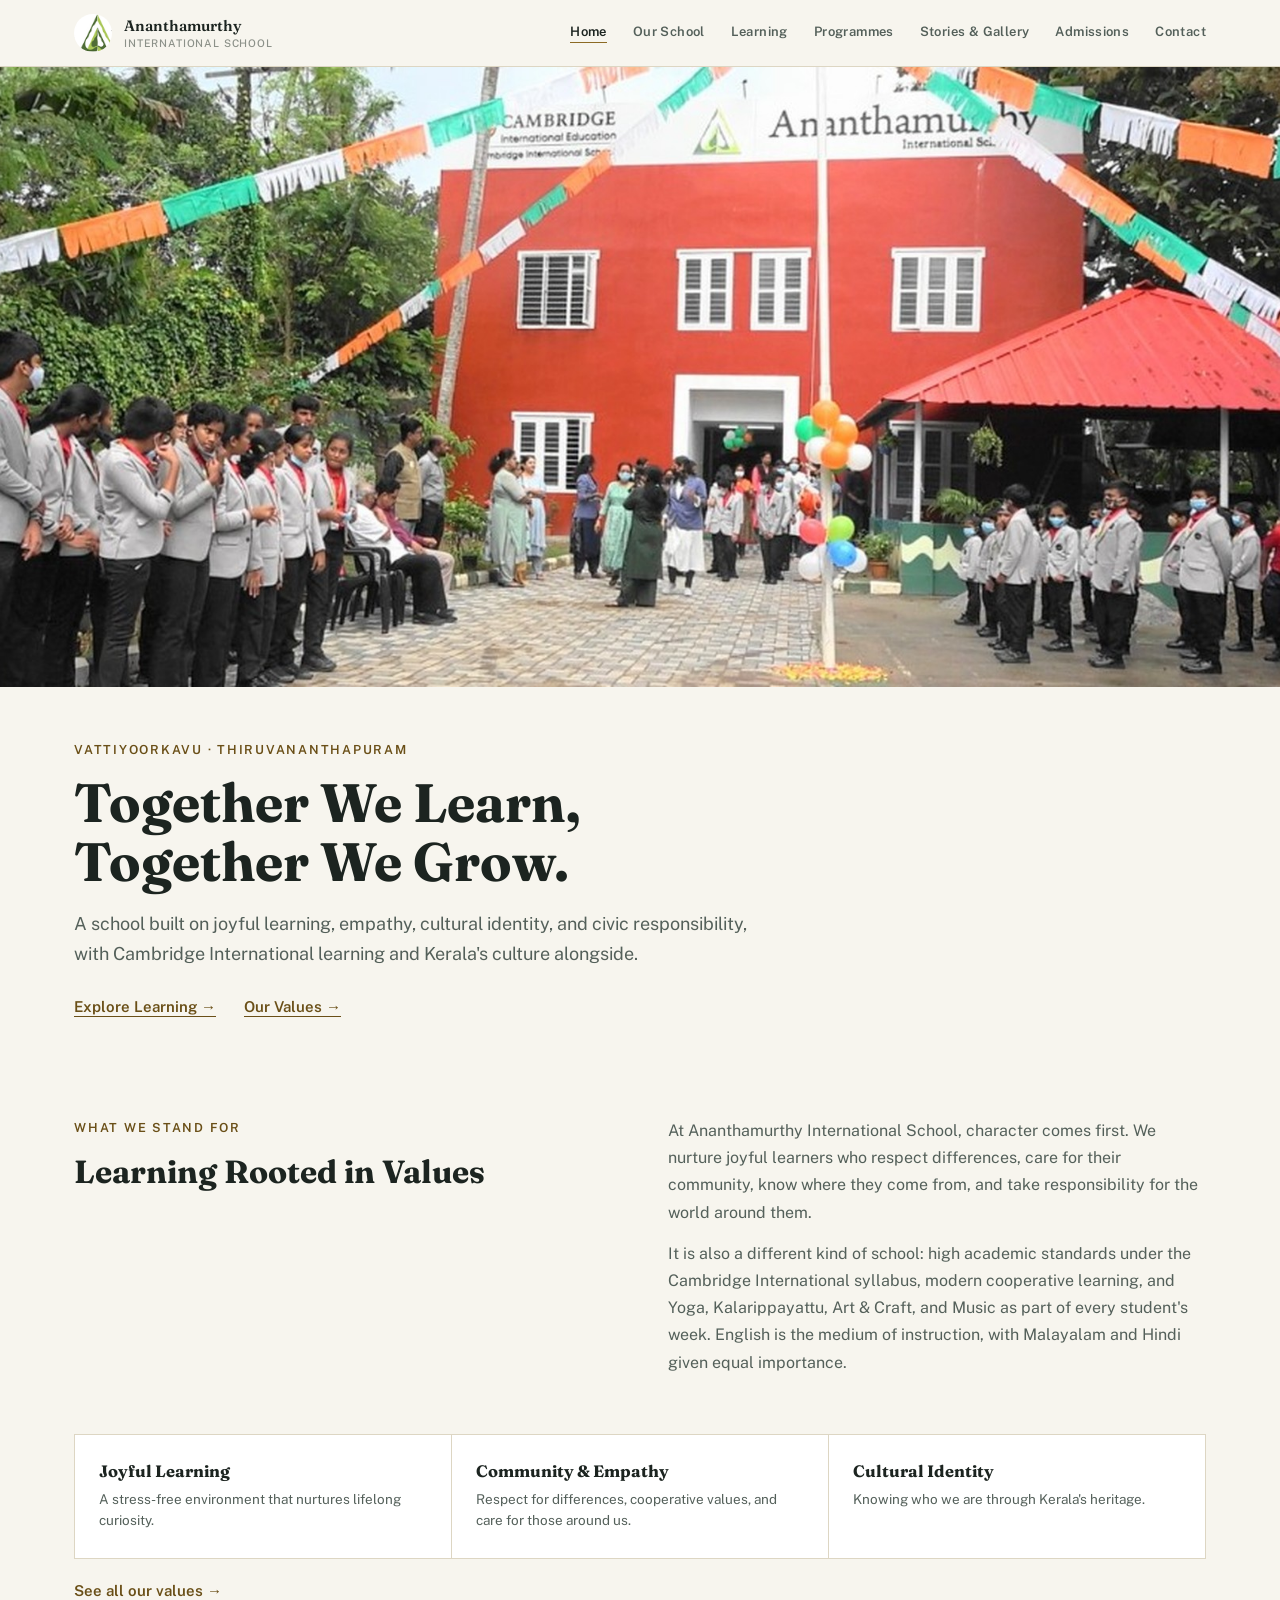
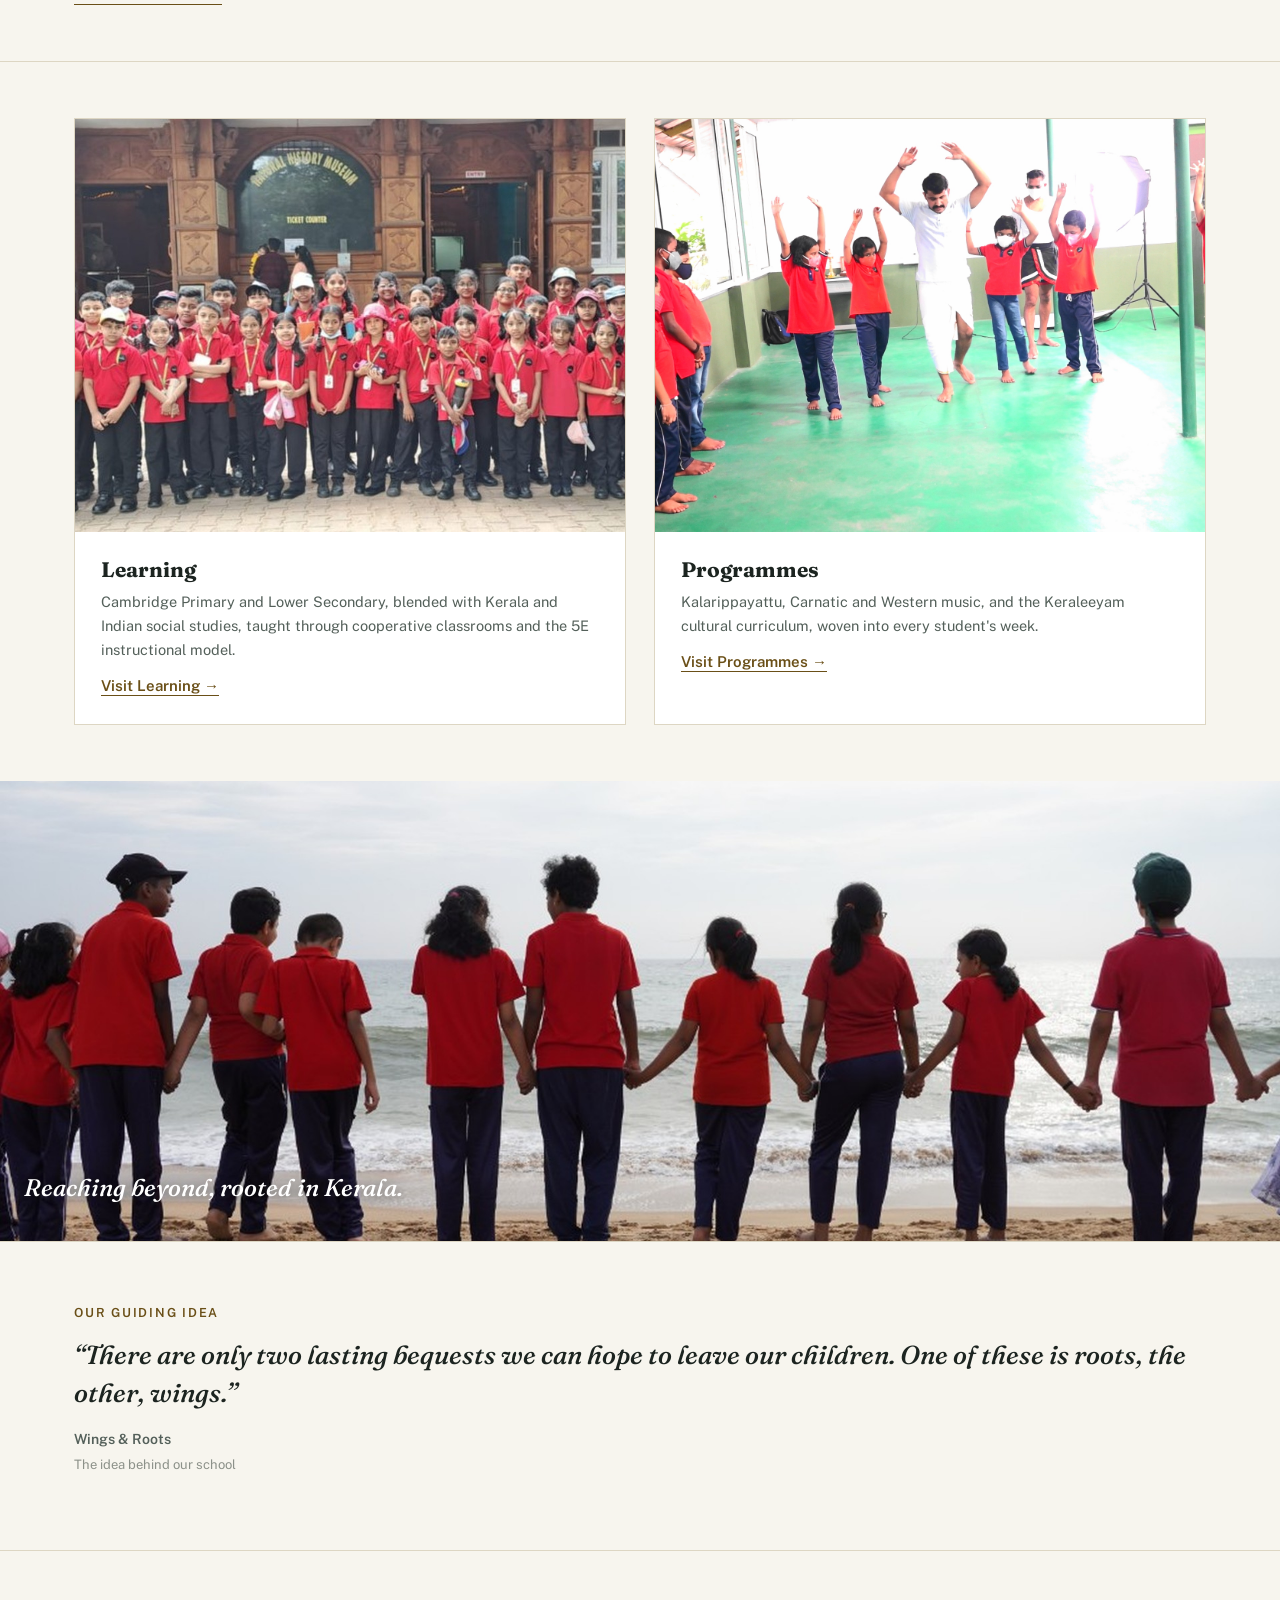
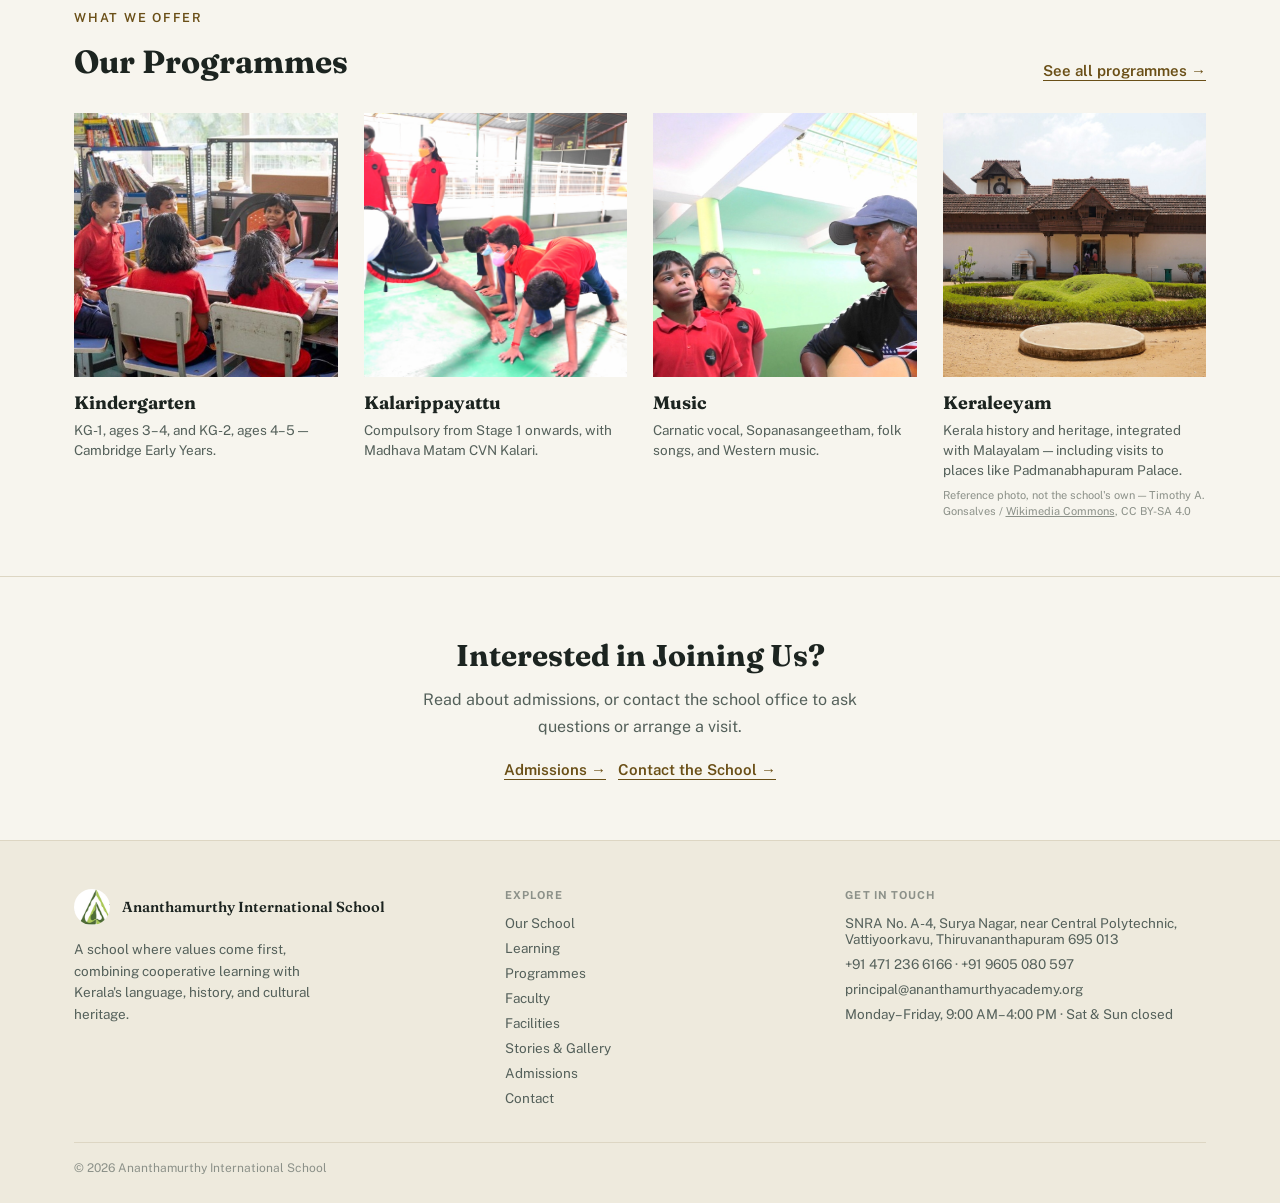
==== commit e0c907f4: "Bolder headings site-wide Co-Authored-By: Claude Sonnet 5.5 <noreply@anthropic.com>" ====
--- a/index.html
+++ b/index.html
@@ -8,7 +8,7 @@
 <meta name="description" content="A Cambridge International school in Thiruvananthapuram combining cooperative learning with Kerala's language, history, and cultural heritage." />
 <link rel="preconnect" href="https://fonts.googleapis.com">
 <link rel="preconnect" href="https://fonts.gstatic.com" crossorigin>
-<link rel="stylesheet" href="https://fonts.googleapis.com/css2?family=Fraunces:ital,opsz,wght@0,9..144,400;0,9..144,500;0,9..144,600;1,9..144,500&family=Public+Sans:wght@400;500;600;700&display=swap">
+<link rel="stylesheet" href="https://fonts.googleapis.com/css2?family=Fraunces:ital,opsz,wght@0,9..144,400;0,9..144,500;0,9..144,600;0,9..144,700;1,9..144,500&family=Public+Sans:wght@400;500;600;700&display=swap">
 <link rel="stylesheet" href="assets/css/editorial.css" />
 </head>
 <body>
--- a/assets/css/editorial.css
+++ b/assets/css/editorial.css
@@ -32,7 +32,7 @@
 
 h1,h2,h3{
   font-family:'Fraunces', Georgia, serif;
-  font-weight:600;
+  font-weight:700;
   color:var(--ink);
   text-wrap:balance;
   margin:0;
@@ -274,6 +274,27 @@
 .person p{font-size:13.5px; margin:0; line-height:1.6;}
 .person .soon{font-style:italic; color:var(--ink-faint);}
 
+/* ===== APPROACH TO LEARNING (5E method + Six Cs outcomes, Learning page) ===== */
+.approach .section-head h2{font-weight:700;}
+.o1{display:grid; grid-template-columns:1fr 56px 1.35fr; gap:0; align-items:start;}
+.o1-h{font-size:13px; font-weight:800; letter-spacing:0.1em; text-transform:uppercase; color:var(--ink); margin:0 0 20px; padding-bottom:10px; border-bottom:2px solid var(--accent);}
+.o1-arrow{align-self:center; text-align:center; font-size:30px; color:var(--accent);}
+.timeline{list-style:none; margin:0; padding:0; position:relative;}
+.timeline::before{content:""; position:absolute; left:17px; top:18px; bottom:18px; width:1px; background:var(--rule);}
+.timeline li{display:flex; gap:16px; padding:0 0 22px; position:relative;}
+.timeline li:last-child{padding-bottom:0;}
+.dot{flex:0 0 35px; height:35px; border-radius:50%; background:var(--surface); border:1px solid var(--accent); color:var(--accent-ink); display:flex; align-items:center; justify-content:center; font-family:'Fraunces',serif; font-style:italic; font-weight:600; font-size:15px; position:relative; z-index:1;}
+.timeline h4{margin:5px 0 3px; font-family:'Fraunces',serif; font-size:18px; font-weight:700; color:var(--ink);}
+.timeline p{margin:0; font-size:13.5px; line-height:1.5;}
+.cgrid{display:grid; grid-template-columns:1fr 1fr; gap:1px; background:var(--rule); border:1px solid var(--rule);}
+.cc{background:var(--surface); padding:20px 20px 22px;}
+.cc .ico{color:var(--accent-ink); margin-bottom:10px;}
+.cc h4{margin:0 0 5px; font-family:'Fraunces',serif; font-size:17.5px; font-weight:700; color:var(--ink);}
+.cc p{margin:0; font-size:13px; line-height:1.55;}
+.o1-foot{margin:30px 0 0; padding-top:18px; border-top:1px solid var(--rule); font-family:'Fraunces',serif; font-style:italic; font-weight:500; font-size:17px; color:var(--ink); text-align:center;}
+@media (max-width:900px){.o1{grid-template-columns:1fr; gap:28px;} .o1-arrow{transform:rotate(90deg); font-size:26px;}}
+@media (max-width:560px){.cgrid{grid-template-columns:1fr;}}
+
 /* ===== FOOTER ===== */
 footer.site{border-top:1px solid var(--rule); padding-block:48px 28px; background:var(--paper-deep);}
 .foot-grid{display:grid; grid-template-columns:1.3fr 1fr 1.2fr; gap:40px;}
